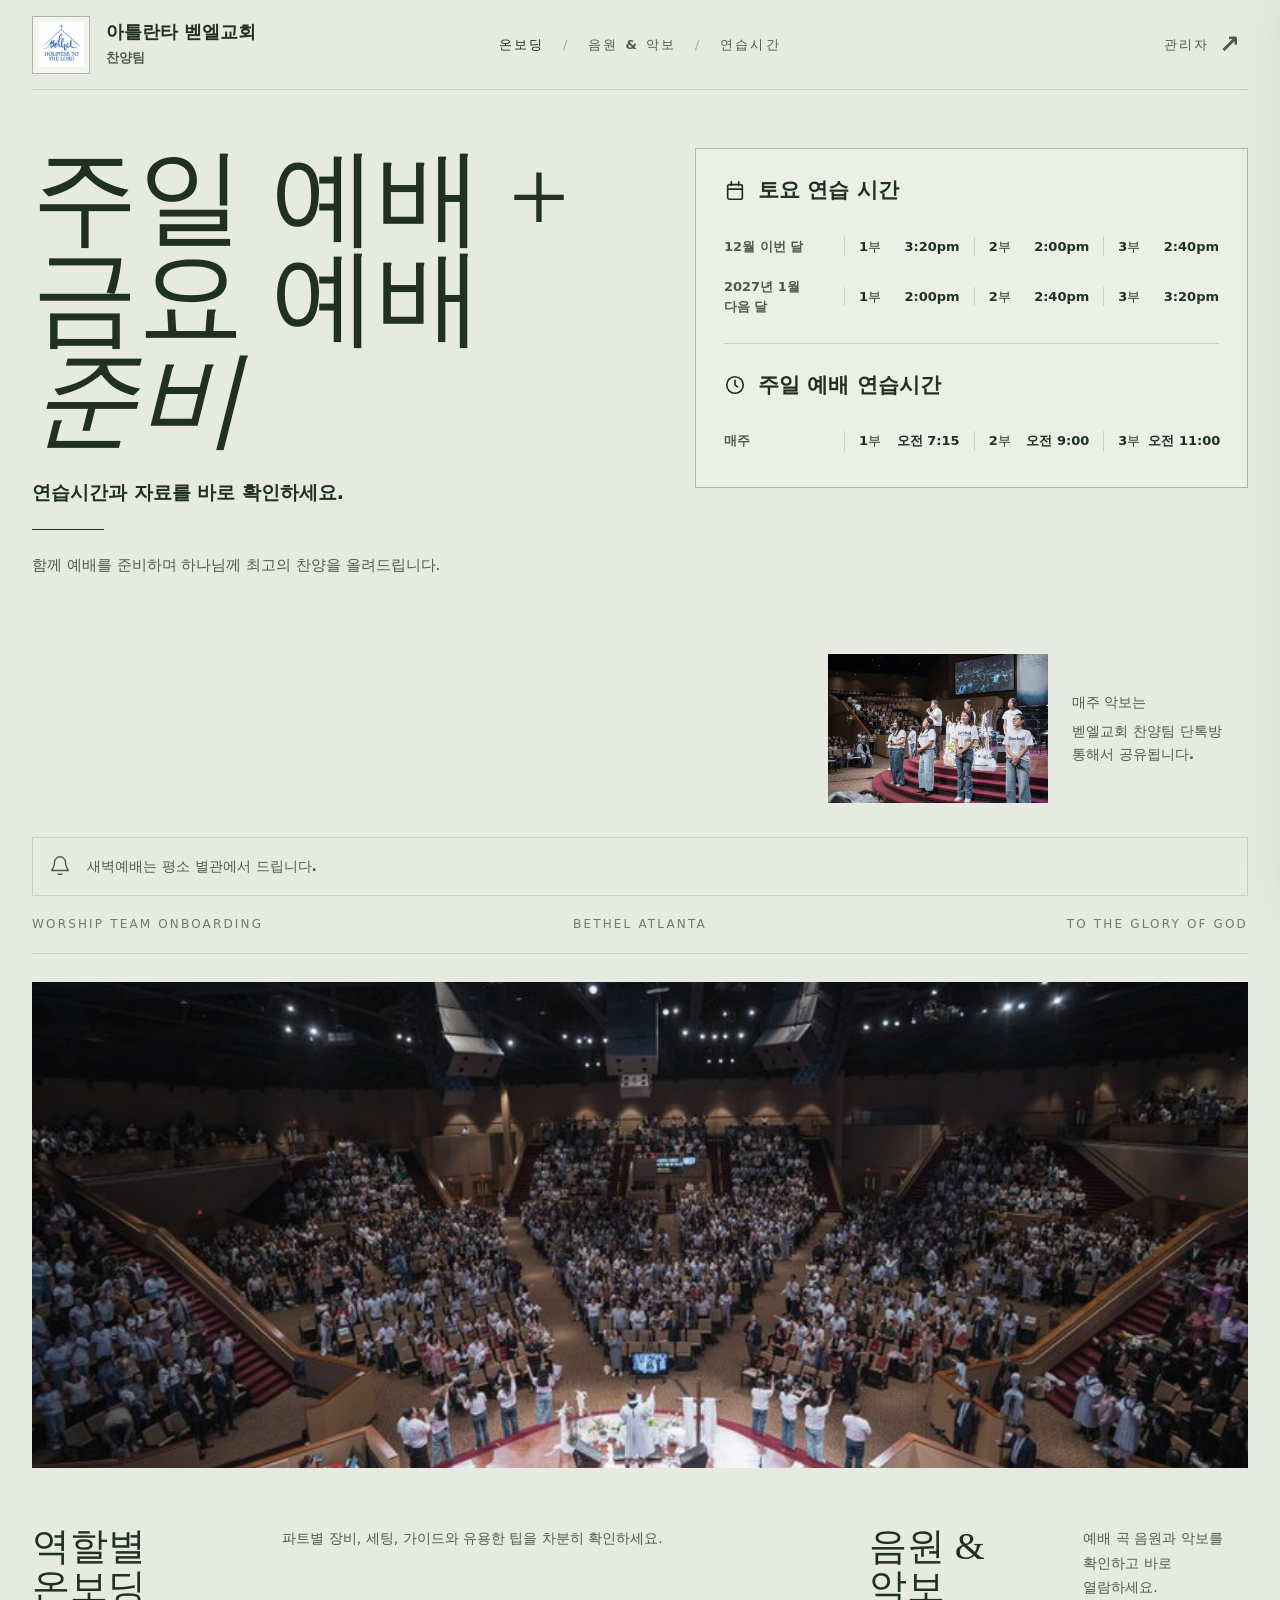
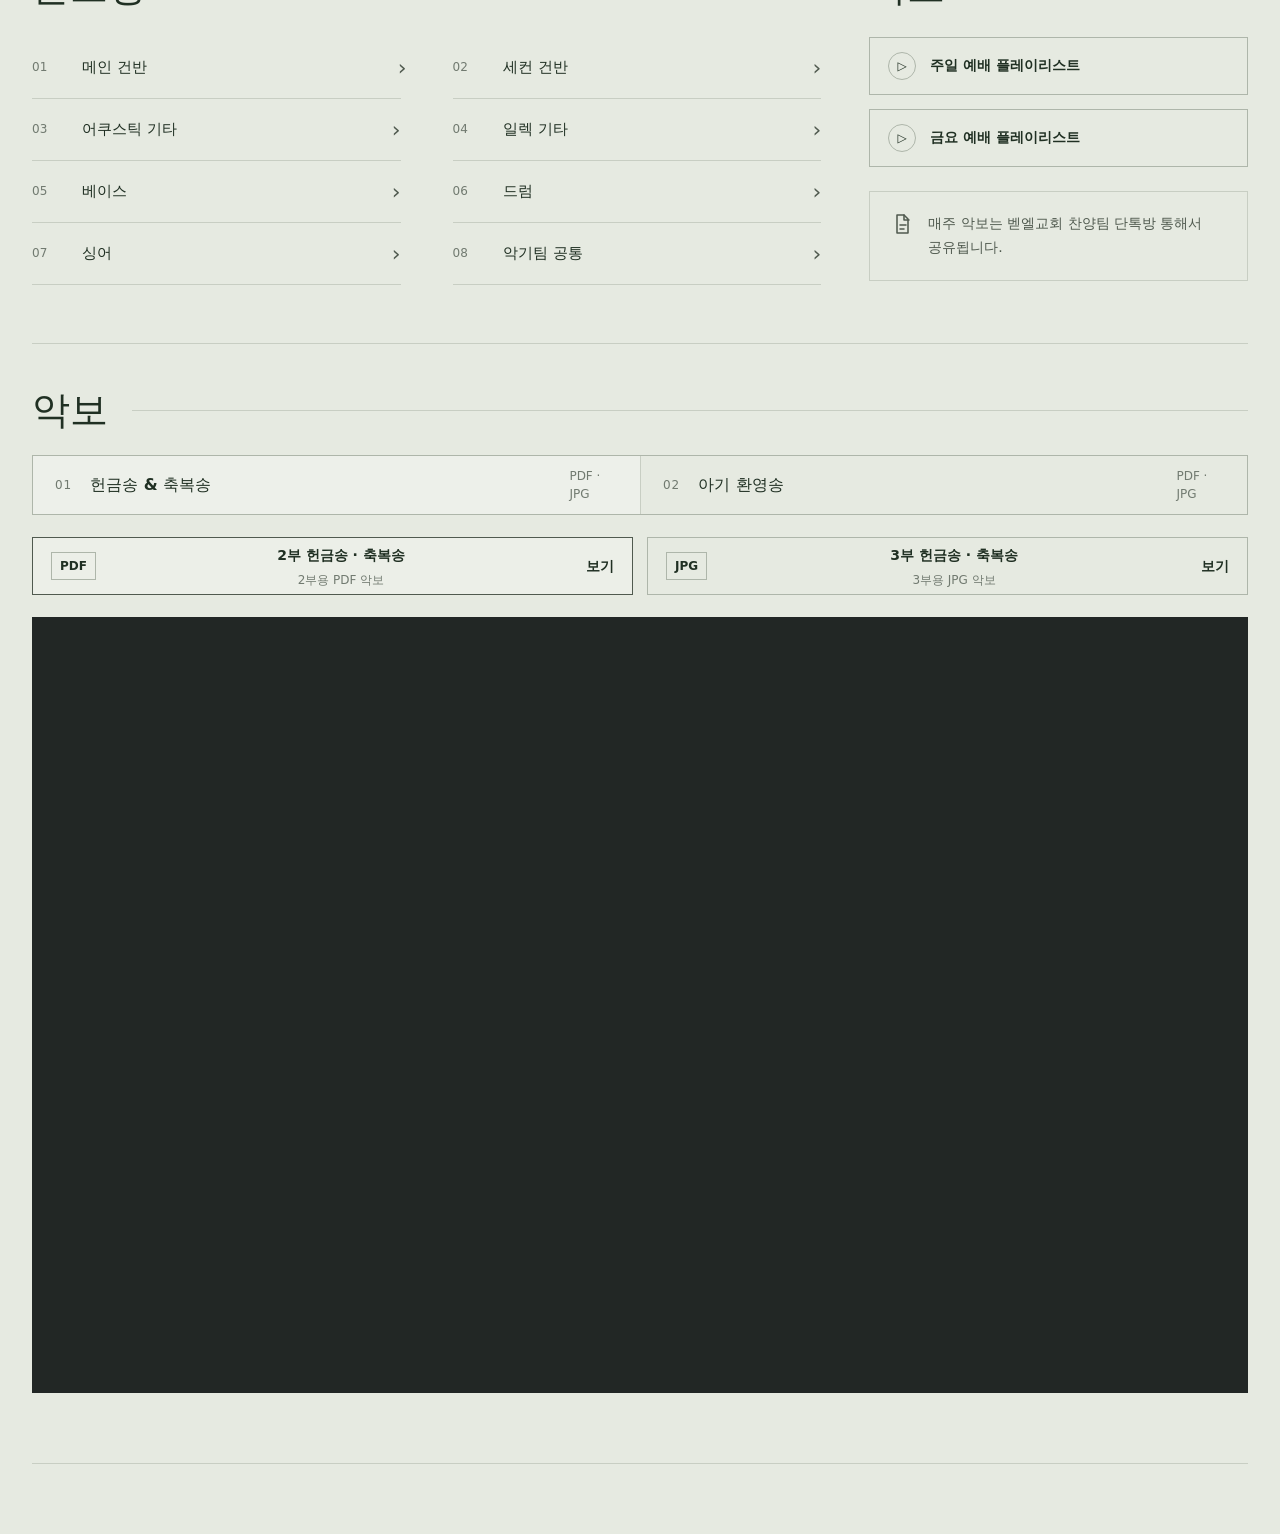
==== index.html @ 0779691a "Add front page church photos" ====
<!doctype html>
<html lang="ko">
  <head>
    <meta charset="utf-8">
    <meta name="viewport" content="width=device-width, initial-scale=1">
    <title>아틀란타 벧엘교회 찬양팀</title>
    <link rel="icon" href="assets/bethel-logo.jpeg">
    <link rel="stylesheet" href="styles.css?v=20260708-v2-front-photos">
  </head>
  <body class="app-body">
    <header class="vfc-header" aria-label="사이트 상단 메뉴">
      <a class="vfc-brand" href="index.html#practice" aria-label="아틀란타 벧엘교회 찬양팀 홈">
        <span class="vfc-logo-frame">
          <img class="brand-logo" src="assets/bethel-logo.jpeg" alt="Bethel Holiness to the Lord">
        </span>
        <span>
          <strong>아틀란타 벧엘교회</strong>
          <small>찬양팀</small>
        </span>
      </a>

      <nav class="vfc-nav" aria-label="주요 메뉴">
        <a class="is-active" href="#onboarding">온보딩</a>
        <span aria-hidden="true">/</span>
        <a href="#songbook">음원 &amp; 악보</a>
        <span aria-hidden="true">/</span>
        <a href="#practice">연습시간</a>
      </nav>

      <button class="admin-open-link" id="adminOpen" type="button">
        관리자
        <span aria-hidden="true">↗</span>
      </button>
    </header>

    <div class="app-shell">
      <section class="vfc-hero" id="practice" aria-labelledby="heroTitle">
        <div class="vfc-hero-copy">
          <h1 id="heroTitle">
            <span>주일 예배 +</span>
            <span>금요 예배</span>
            <strong>준비</strong>
          </h1>
          <p class="hero-subtitle">연습시간과 자료를 바로 확인하세요.</p>
          <span class="hero-rule" aria-hidden="true"></span>
          <p class="hero-copy-note">함께 예배를 준비하며 하나님께 최고의 찬양을 올려드립니다.</p>
        </div>

        <div class="vfc-schedule-board" aria-label="연습 시간">
          <div class="top-practice-times" id="topPracticeTimes" aria-label="이번 달과 다음 달 토요 연습 시간"></div>
          <section class="top-service-times" aria-labelledby="topServiceTimesTitle">
            <span class="top-service-heading" id="topServiceTimesTitle">주일 예배 연습시간</span>
            <div class="top-service-list service-times-list" id="sidebarServiceTimes"></div>
          </section>
        </div>

        <aside class="hero-resource-note" aria-label="악보 공유 안내">
          <figure>
            <img src="assets/bethel-praise-team-stage.jpg" alt="벧엘교회 찬양팀이 예배 무대에서 함께 서 있는 모습">
            <figcaption>
              <span>매주 악보는</span>
              <strong>벧엘교회 찬양팀 단톡방 통해서 공유됩니다.</strong>
            </figcaption>
          </figure>
        </aside>
      </section>

      <aside class="notice-strip" id="notices" aria-label="공지">
        <svg viewBox="0 0 24 24" aria-hidden="true">
          <path d="M18 8a6 6 0 1 0-12 0c0 7-3 7-3 9h18c0-2-3-2-3-9"></path>
          <path d="M10 21h4"></path>
        </svg>
        <p>새벽예배는 평소 별관에서 드립니다.</p>
      </aside>

      <div class="site-meta-row" aria-label="사이트 맥락">
        <span>Worship Team Onboarding</span>
        <span>Bethel Atlanta</span>
        <span>To the Glory of God</span>
      </div>

      <figure class="image-band">
        <img src="assets/bethel-sanctuary-gathering.jpg" alt="벧엘교회 본당에서 함께 예배드리는 성도들과 찬양팀">
      </figure>

      <section class="quick-panels" aria-label="빠른 자료">
        <section class="role-section" id="onboarding" aria-labelledby="onboardingTitle">
          <div class="section-heading">
            <h2 class="section-label" id="onboardingTitle">역할별 온보딩</h2>
            <p>파트별 장비, 세팅, 가이드와 유용한 팁을 차분히 확인하세요.</p>
          </div>
          <nav class="role-list" id="roleGrid" aria-label="파트별 온보딩"></nav>
        </section>

        <section class="songbook-panel" id="songbook" aria-labelledby="songbookTitle">
          <div class="section-heading">
            <h2 id="songbookTitle">음원 &amp; 악보</h2>
            <p>예배 곡 음원과 악보를 확인하고 바로 열람하세요.</p>
          </div>

          <nav class="playlist-strip" aria-label="예배 플레이리스트">
            <a class="playlist-link" href="https://www.youtube.com/playlist?list=PLl9hj6fNvw1Fi4PGkWwMiS6gyCDs3udoj" target="_blank" rel="noopener noreferrer" aria-label="주일 예배 플레이리스트 열기">
              <span class="play-icon" aria-hidden="true">▷</span>
              <strong>주일 예배 플레이리스트</strong>
            </a>
            <a class="playlist-link" href="https://www.youtube.com/playlist?list=PLl9hj6fNvw1G7-RC3SlAN1_Q0cqBYavot" target="_blank" rel="noopener noreferrer" aria-label="금요 예배 플레이리스트 열기">
              <span class="play-icon" aria-hidden="true">▷</span>
              <strong>금요 예배 플레이리스트</strong>
            </a>
          </nav>

          <aside class="songbook-notes" aria-label="안내">
            <svg viewBox="0 0 24 24" aria-hidden="true">
              <path d="M7 3h7l4 4v14H7V3z"></path>
              <path d="M14 3v5h5"></path>
              <path d="M10 13h6"></path>
              <path d="M10 17h4"></path>
            </svg>
            <p>매주 악보는 벧엘교회 찬양팀 단톡방 통해서 공유됩니다.</p>
          </aside>
        </section>
      </section>

      <main class="app-content dashboard-content" id="dashboard" aria-label="주일 예배와 금요 예배 준비">
        <section class="score-viewer-section" id="score-viewer" aria-labelledby="scoreViewerTitle">
          <div class="score-section-heading">
            <h2 id="scoreViewerTitle">악보</h2>
          </div>

          <section class="pdf-shell" aria-labelledby="currentSongTitle">
            <div class="pdf-toolbar">
              <span class="visually-hidden" id="currentSongTitle">헌금송 &amp; 축복송</span>
              <section class="song-strip" aria-label="예배 찬양곡 선택">
                <button class="song-tab is-active" type="button" data-song="offeringGreeting">
                  <span class="song-title-row">
                    <span class="song-title"><span class="number-badge teal">01</span><span data-song-title>헌금송 &amp; 축복송</span></span>
                    <span class="song-badge">PDF · JPG</span>
                  </span>
                </button>
                <button class="song-tab" type="button" data-song="special">
                  <span class="song-title-row">
                    <span class="song-title"><span class="number-badge">02</span><span data-song-title>아기 환영송</span></span>
                    <span class="song-badge">PDF · JPG</span>
                  </span>
                </button>
              </section>
            </div>
            <div class="song-resources" id="songResources" hidden></div>

            <div class="pdf-body">
              <div class="pdf-stage" id="pdfFrame">
                <div class="empty-pdf">
                  <div class="empty-sheet" aria-hidden="true">
                    <div class="empty-sheet-head">
                      <strong>헌금송 &amp; 축복송</strong>
                    </div>
                    <span class="staff-lines"></span>
                    <span class="staff-lines"></span>
                    <span class="staff-lines"></span>
                  </div>
                  <strong>아직 PDF가 없습니다</strong>
                  <p>관리자에서 이 곡의 악보를 업로드하세요.</p>
                </div>
              </div>
            </div>
          </section>
        </section>
      </main>
    </div>

    <div class="drawer-backdrop" id="drawerBackdrop" hidden></div>
    <aside class="admin-drawer" id="adminDrawer" aria-labelledby="adminTitle" aria-hidden="true">
      <div class="drawer-header">
        <div>
          <p class="section-label">관리자</p>
          <h2 id="adminTitle">사이트 내용 수정</h2>
        </div>
        <button class="icon-button" id="adminClose" type="button" aria-label="관리자 닫기">×</button>
      </div>

      <form class="admin-lock" id="adminLock">
        <label for="adminCode">관리자 코드</label>
        <div class="inline-form">
          <input id="adminCode" name="adminCode" type="password" autocomplete="current-password">
          <button type="submit">열기</button>
        </div>
        <p class="form-message" id="lockMessage" role="status"></p>
      </form>

      <form class="admin-form" id="adminForm" hidden>
        <div class="admin-tabs" role="tablist" aria-label="관리자 메뉴">
          <button class="is-active" type="button" data-admin-tab="songs">악보</button>
          <button type="button" data-admin-tab="practice">연습 시간</button>
          <button type="button" data-admin-tab="resources">리소스</button>
        </div>

        <section class="admin-panel is-active" data-admin-panel="songs">
          <label for="songSelect">곡</label>
          <select id="songSelect" name="songSelect"></select>

          <label for="songTitleInput">곡 제목</label>
          <input id="songTitleInput" name="songTitleInput" type="text">

          <label for="songSubtitleInput">설명</label>
          <input id="songSubtitleInput" name="songSubtitleInput" type="text">

          <label for="notesInput">메모</label>
          <textarea id="notesInput" name="notesInput" rows="7"></textarea>

          <label for="pdfInput">악보 PDF</label>
          <input id="pdfInput" name="pdfInput" type="file" accept="application/pdf">
          <p class="upload-preview" id="uploadPreview">선택된 새 PDF가 없습니다.</p>

          <div class="button-row">
            <button type="button" id="saveSong">곡 저장</button>
            <button class="secondary-button" type="button" id="clearPdf">PDF 지우기</button>
          </div>
          <p class="form-message neutral" id="songSaveMessage" role="status"></p>
        </section>

        <section class="admin-panel" data-admin-panel="practice" hidden>
          <label for="slotOne">1부 섬김자</label>
          <input id="slotOne" type="text">
          <label for="slotTwo">2부 섬김자</label>
          <input id="slotTwo" type="text">
          <label for="slotThree">3부 섬김자</label>
          <input id="slotThree" type="text">
          <label for="sundayInput">주일 안내</label>
          <textarea id="sundayInput" rows="3"></textarea>

          <div class="button-row">
            <button type="button" id="savePractice">연습 시간 저장</button>
            <button class="secondary-button" type="button" id="resetContent">초기화</button>
          </div>
          <p class="form-message neutral" id="practiceSaveMessage" role="status"></p>
        </section>

        <section class="admin-panel" data-admin-panel="resources" hidden>
          <div class="admin-info-card">
            <strong>공유 안내</strong>
            <span>악보는 사이트와 벧엘교회 찬양팀 카카오톡 단체방에 함께 공유해 주세요.</span>
          </div>
          <div class="admin-info-card">
            <strong>공통 리소스</strong>
            <span>Transpose 확장, Aviom 안내, 파트별 온보딩은 악기팀 공통 온보딩에서 확인할 수 있습니다.</span>
          </div>
        </section>
      </form>
    </aside>

    <script src="practice-schedule.js?v=20260708-rotating-practice"></script>
    <script src="onboarding-data.js?v=20260707-bass-clip"></script>
    <script src="script.js?v=20260708-v2-architecture"></script>
  </body>
</html>
---- styles.css ----
:root {
  color-scheme: light;
  --paper: #e6eae1;
  --paper-2: #edf0e9;
  --ink: #203023;
  --ink-soft: #505a4f;
  --muted: #717a70;
  --rule: #c8cec3;
  --rule-strong: #aeb6aa;
  --panel: rgba(255, 255, 255, 0.28);
  --panel-strong: rgba(255, 255, 255, 0.42);
  --danger: #9f3d35;
  --success: #2f6f4f;
  --shadow: 0 18px 48px rgba(32, 48, 35, 0.09);
  font-family: Inter, ui-sans-serif, system-ui, -apple-system, BlinkMacSystemFont, "Segoe UI", "Noto Sans KR", "Apple SD Gothic Neo", sans-serif;
}

* {
  box-sizing: border-box;
}

html {
  scroll-behavior: smooth;
}

body {
  margin: 0;
  min-height: 100vh;
  color: var(--ink);
  background: var(--paper);
  font-size: 16px;
  letter-spacing: 0;
  line-height: 1.5;
  overflow-x: hidden;
  word-break: keep-all;
}

button,
input,
select,
textarea {
  font: inherit;
}

button {
  cursor: pointer;
}

a {
  color: inherit;
  text-decoration: none;
}

img {
  max-width: 100%;
}

svg {
  display: block;
  fill: none;
  stroke: currentColor;
  stroke-linecap: round;
  stroke-linejoin: round;
  stroke-width: 1.55;
}

h1,
h2,
h3,
p {
  margin: 0;
  letter-spacing: 0;
  overflow-wrap: break-word;
}

button:focus-visible,
a:focus-visible,
input:focus-visible,
select:focus-visible,
textarea:focus-visible {
  outline: 2px solid rgba(32, 48, 35, 0.35);
  outline-offset: 3px;
}

[hidden] {
  display: none !important;
}

.visually-hidden {
  position: absolute;
  width: 1px;
  height: 1px;
  overflow: hidden;
  clip: rect(0 0 0 0);
  white-space: nowrap;
}

.brand-logo {
  display: block;
  width: 45px;
  height: 45px;
  object-fit: contain;
}

.vfc-header,
.app-shell,
.site-shell,
.role-page,
.site-footer {
  width: min(100% - 48px, 1216px);
  margin: 0 auto;
}

.vfc-header,
.topbar {
  display: grid;
  grid-template-columns: minmax(260px, 1fr) auto minmax(150px, 1fr);
  align-items: center;
  min-height: 90px;
  border-bottom: 1px solid var(--rule);
}

.topbar {
  width: 100%;
}

.vfc-brand,
.brand {
  display: flex;
  align-items: center;
  gap: 16px;
  min-width: 0;
}

.vfc-logo-frame,
.brand > img {
  display: grid;
  place-items: center;
  width: 58px;
  height: 58px;
  background: rgba(255, 255, 255, 0.5);
  border: 1px solid var(--rule-strong);
  box-shadow: 0 1px 0 rgba(255, 255, 255, 0.22);
}

.brand > img {
  padding: 6px;
  object-fit: contain;
}

.vfc-brand strong,
.vfc-brand small,
.brand strong,
.brand small {
  display: block;
}

.vfc-brand strong,
.brand strong {
  color: var(--ink);
  font-size: 18px;
  font-weight: 760;
  line-height: 1.1;
}

.vfc-brand small,
.brand small {
  margin-top: 6px;
  color: var(--ink-soft);
  font-size: 13px;
  font-weight: 650;
}

.vfc-nav,
.nav-links {
  display: flex;
  align-items: center;
  justify-content: center;
  gap: 18px;
  color: var(--ink-soft);
  font-size: 13px;
  font-weight: 560;
  letter-spacing: 0.18em;
  text-transform: uppercase;
  white-space: nowrap;
}

.vfc-nav span {
  color: var(--rule-strong);
}

.vfc-nav a,
.nav-links a,
.admin-open-link {
  transition: color 160ms ease;
}

.vfc-nav a:hover,
.vfc-nav a.is-active,
.nav-links a:hover,
.nav-links a.is-active,
.admin-open-link:hover {
  color: var(--ink);
}

.admin-open-link {
  display: inline-flex;
  justify-self: end;
  align-items: center;
  gap: 10px;
  color: var(--ink-soft);
  background: transparent;
  border: 0;
  cursor: pointer;
  font-size: 13px;
  font-weight: 560;
  letter-spacing: 0.16em;
}

.admin-open-link span {
  font-size: 25px;
  line-height: 1;
}

.app-shell {
  padding-bottom: 70px;
}

.vfc-hero {
  display: grid;
  grid-template-columns: minmax(0, 0.9fr) minmax(480px, 0.82fr);
  gap: 56px;
  align-items: start;
  min-height: 500px;
  padding: 58px 0 34px;
  border-bottom: 1px solid var(--rule);
}

.vfc-hero-copy h1 {
  margin: 0;
  color: var(--ink);
  font-family: Georgia, "Times New Roman", "Noto Serif KR", "AppleMyungjo", serif;
  font-size: clamp(66px, 8.3vw, 128px);
  font-weight: 420;
  line-height: 0.94;
  letter-spacing: 0;
}

.vfc-hero-copy h1 span,
.vfc-hero-copy h1 strong {
  display: block;
  font: inherit;
}

.vfc-hero-copy h1 strong {
  font-style: italic;
  font-weight: 380;
  margin-top: clamp(2px, 0.025em, 5px);
}

.hero-subtitle {
  margin-top: 28px;
  color: var(--ink);
  font-size: 19px;
  font-weight: 680;
}

.hero-rule {
  display: block;
  width: 72px;
  height: 1px;
  margin: 22px 0;
  background: var(--ink);
}

.hero-copy-note {
  max-width: 420px;
  color: var(--ink-soft);
  font-size: 15px;
  font-weight: 520;
  line-height: 1.75;
}

.vfc-schedule-board {
  padding: 26px 28px;
  background: rgba(255, 255, 255, 0.24);
  border: 1px solid var(--rule-strong);
}

.top-practice-times,
.top-service-times {
  display: grid;
  gap: 20px;
}

.top-service-times {
  margin-top: 26px;
  padding-top: 26px;
  border-top: 1px solid var(--rule);
}

.top-practice-heading,
.top-service-heading {
  display: flex;
  align-items: center;
  gap: 12px;
  color: var(--ink);
  font-size: 21px;
  font-weight: 760;
}

.top-practice-heading::before,
.top-service-heading::before {
  content: "";
  flex: 0 0 auto;
  width: 22px;
  height: 22px;
  background: currentColor;
  -webkit-mask: var(--schedule-heading-icon) center / contain no-repeat;
  mask: var(--schedule-heading-icon) center / contain no-repeat;
}

.top-practice-heading {
  --schedule-heading-icon: url("data:image/svg+xml,%3Csvg xmlns='http://www.w3.org/2000/svg' viewBox='0 0 24 24' fill='none' stroke='black' stroke-width='1.8' stroke-linecap='round' stroke-linejoin='round'%3E%3Cpath d='M8 2v4'/%3E%3Cpath d='M16 2v4'/%3E%3Crect x='4' y='5' width='16' height='16' rx='2'/%3E%3Cpath d='M4 10h16'/%3E%3C/svg%3E");
}

.top-service-heading {
  --schedule-heading-icon: url("data:image/svg+xml,%3Csvg xmlns='http://www.w3.org/2000/svg' viewBox='0 0 24 24' fill='none' stroke='black' stroke-width='1.8' stroke-linecap='round' stroke-linejoin='round'%3E%3Ccircle cx='12' cy='12' r='9'/%3E%3Cpath d='M12 7v5l3 2'/%3E%3C/svg%3E");
}

.top-practice-months {
  display: grid;
  gap: 10px;
}

.practice-month-group,
.service-time-row {
  display: grid;
  grid-template-columns: 106px repeat(3, minmax(104px, 1fr));
  gap: 14px;
  align-items: center;
  min-height: 40px;
  color: var(--ink-soft);
  font-size: 13px;
  font-weight: 620;
}

.practice-time-chip,
.service-time-chip {
  display: flex;
  gap: 8px;
  justify-content: space-between;
  padding-left: 14px;
  border-left: 1px solid var(--rule);
  color: var(--ink);
  font-weight: 560;
  white-space: nowrap;
}

.practice-time-chip strong,
.service-time-chip strong {
  font-weight: 740;
}

.hero-resource-note {
  grid-column: 2;
  max-width: 420px;
  margin-left: auto;
}

.hero-resource-note figure {
  display: grid;
  grid-template-columns: minmax(170px, 220px) minmax(150px, 1fr);
  gap: 24px;
  align-items: center;
  margin: 20px 0 0;
}

.hero-resource-note img {
  display: block;
  width: 100%;
  aspect-ratio: 1.48;
  object-fit: cover;
  filter: saturate(0.78);
}

.hero-resource-note figcaption {
  color: var(--ink-soft);
  font-size: 14px;
  line-height: 1.65;
}

.hero-resource-note figcaption span,
.hero-resource-note figcaption strong {
  display: block;
}

.hero-resource-note figcaption strong {
  margin-top: 6px;
  font-weight: 560;
}

.notice-strip,
.site-meta-row {
  display: grid;
  align-items: center;
  min-height: 58px;
  border-bottom: 1px solid var(--rule);
}

.notice-strip {
  grid-template-columns: auto 1fr;
  gap: 16px;
  padding: 0 16px;
  border-left: 1px solid var(--rule);
  border-right: 1px solid var(--rule);
}

.notice-strip svg {
  width: 22px;
  height: 22px;
  color: var(--ink-soft);
}

.notice-strip p {
  color: var(--ink-soft);
  font-size: 14px;
  font-weight: 560;
}

.site-meta-row {
  grid-template-columns: repeat(3, 1fr);
  color: var(--muted);
  font-size: 12px;
  font-weight: 540;
  letter-spacing: 0.18em;
  text-transform: uppercase;
}

.site-meta-row span:nth-child(2) {
  text-align: center;
}

.site-meta-row span:last-child {
  text-align: right;
}

.image-band {
  margin: 28px 0 0;
}

.image-band img {
  display: block;
  width: 100%;
  height: clamp(320px, 38vw, 520px);
  object-fit: cover;
  filter: saturate(0.86) contrast(0.96);
}

.quick-panels,
.score-viewer-section {
  border-bottom: 1px solid var(--rule);
}

.quick-panels {
  display: grid;
  grid-template-columns: minmax(0, 1fr) minmax(300px, 0.48fr);
  gap: 48px;
  padding: 58px 0;
}

.section-heading {
  display: grid;
  grid-template-columns: minmax(190px, 0.42fr) 1fr;
  gap: 24px;
  align-items: start;
  margin-bottom: 28px;
}

.section-heading h2,
.score-section-heading h2 {
  color: var(--ink);
  font-family: Georgia, "Times New Roman", "Noto Serif KR", "AppleMyungjo", serif;
  font-size: clamp(28px, 3vw, 42px);
  font-weight: 430;
  line-height: 1.08;
}

.section-heading p {
  color: var(--ink-soft);
  font-size: 14px;
  font-weight: 520;
  line-height: 1.75;
}

.role-list {
  display: grid;
  grid-template-columns: repeat(2, minmax(0, 1fr));
  gap: 0 52px;
}

.role-row {
  display: grid;
  grid-template-columns: 34px 1fr auto;
  gap: 16px;
  align-items: center;
  min-height: 62px;
  padding: 0;
  background: transparent;
  border: 0;
  border-bottom: 1px solid var(--rule);
  color: var(--ink);
  cursor: pointer;
  text-align: left;
}

.role-icon {
  color: var(--muted);
  font-size: 12px;
}

.role-icon svg {
  display: none;
}

.role-list .role-row:nth-child(1) .role-icon::after { content: "01"; }
.role-list .role-row:nth-child(2) .role-icon::after { content: "02"; }
.role-list .role-row:nth-child(3) .role-icon::after { content: "03"; }
.role-list .role-row:nth-child(4) .role-icon::after { content: "04"; }
.role-list .role-row:nth-child(5) .role-icon::after { content: "05"; }
.role-list .role-row:nth-child(6) .role-icon::after { content: "06"; }
.role-list .role-row:nth-child(7) .role-icon::after { content: "07"; }
.role-list .role-row:nth-child(8) .role-icon::after { content: "08"; }

.role-copy strong {
  color: var(--ink);
  font-size: 15px;
  font-weight: 560;
}

.chev {
  color: var(--ink-soft);
  font-size: 22px;
  transform: rotate(0deg);
  transition: transform 180ms ease;
}

.role-row:hover .chev,
.role-row.is-active .chev {
  transform: translateX(6px);
}

.playlist-strip,
.song-resource-list {
  display: grid;
  gap: 14px;
}

.playlist-link,
.song-resource-card,
.reference-link-card {
  display: grid;
  grid-template-columns: auto 1fr auto;
  gap: 14px;
  align-items: center;
  min-height: 58px;
  padding: 0 18px;
  background: transparent;
  border: 1px solid var(--rule-strong);
  color: var(--ink);
  transition: background 160ms ease, border-color 160ms ease;
}

.playlist-link:hover,
.song-resource-card:hover,
.song-resource-card.is-active,
.reference-link-card:hover {
  background: rgba(255, 255, 255, 0.24);
  border-color: var(--ink-soft);
}

.play-icon,
.song-resource-type {
  display: grid;
  place-items: center;
  min-width: 28px;
  height: 28px;
  border: 1px solid var(--rule-strong);
  border-radius: 999px;
  color: var(--ink);
  font-size: 12px;
}

.song-resource-type {
  padding: 0 8px;
  border-radius: 0;
  font-weight: 660;
}

.playlist-link strong,
.song-resource-copy strong,
.song-resource-action {
  font-size: 14px;
  font-weight: 620;
}

.song-resource-copy span {
  display: block;
  margin-top: 4px;
  color: var(--muted);
  font-size: 12px;
}

.songbook-notes,
.resource-note {
  display: grid;
  grid-template-columns: auto 1fr;
  gap: 14px;
  align-items: start;
  margin-top: 24px;
  padding: 20px;
  border: 1px solid var(--rule);
}

.songbook-notes svg,
.resource-note svg {
  width: 24px;
  height: 24px;
  color: var(--ink-soft);
}

.songbook-notes p,
.resource-note p {
  color: var(--ink-soft);
  font-size: 14px;
  line-height: 1.7;
}

.score-viewer-section {
  padding: 46px 0 70px;
}

.score-section-heading {
  display: grid;
  grid-template-columns: auto 1fr;
  gap: 24px;
  align-items: center;
  margin-bottom: 24px;
}

.score-section-heading::after {
  content: "";
  height: 1px;
  background: var(--rule);
}

.song-strip {
  display: grid;
  grid-template-columns: repeat(2, minmax(0, 1fr));
  border: 1px solid var(--rule-strong);
}

.song-tab {
  display: flex;
  align-items: center;
  min-height: 58px;
  padding: 0 22px;
  background: transparent;
  border: 0;
  color: var(--ink);
  text-align: left;
}

.song-tab + .song-tab {
  border-left: 1px solid var(--rule);
}

.song-tab.is-active {
  background: rgba(255, 255, 255, 0.28);
}

.song-title-row,
.song-title {
  display: flex;
  align-items: center;
  gap: 16px;
  width: 100%;
}

.song-title {
  gap: 18px;
}

.number-badge {
  color: var(--muted);
  font-size: 12px;
  letter-spacing: 0.08em;
}

.song-title [data-song-title] {
  font-weight: 560;
}

.song-badge {
  margin-left: auto;
  color: var(--muted);
  font-size: 12px;
}

.song-resources {
  margin: 22px 0;
}

.song-resource-list {
  grid-template-columns: repeat(2, minmax(0, 1fr));
}

.pdf-body {
  overflow: hidden;
  background: #222725;
  border: 1px solid #222725;
}

.pdf-stage {
  min-height: 760px;
  background: #222725;
}

.pdf-stage iframe,
.resource-preview-image {
  display: block;
  width: 100%;
  height: clamp(760px, 86vh, 920px);
  min-height: 760px;
  border: 0;
  background: #222725;
}

.resource-preview-image {
  object-fit: contain;
  padding: 32px;
}

.empty-pdf {
  display: grid;
  place-items: center;
  gap: 14px;
  min-height: 420px;
  color: #f6f3ec;
  text-align: center;
}

.empty-sheet {
  width: 160px;
  min-height: 210px;
  padding: 18px;
  color: #111;
  background: #fff;
}

.staff-lines {
  display: block;
  height: 1px;
  margin: 18px 0;
  background: #111;
  box-shadow: 0 7px 0 #111, 0 14px 0 #111, 0 21px 0 #111;
}

.empty-pdf > strong {
  font-size: 20px;
}

.empty-pdf p {
  color: rgba(246, 243, 236, 0.72);
}

.drawer-backdrop {
  position: fixed;
  inset: 0;
  z-index: 50;
  background: rgba(32, 48, 35, 0.36);
}

.admin-drawer {
  position: fixed;
  top: 0;
  right: 0;
  z-index: 60;
  width: min(100%, 440px);
  height: 100vh;
  overflow-y: auto;
  padding: 28px;
  transform: translateX(110%);
  transition: transform 180ms ease;
  background: var(--paper-2);
  border-left: 1px solid var(--rule-strong);
  box-shadow: -24px 0 52px rgba(32, 48, 35, 0.16);
}

.admin-drawer.is-open {
  transform: translateX(0);
}

.drawer-header {
  display: flex;
  align-items: flex-start;
  justify-content: space-between;
  gap: 18px;
  margin-bottom: 28px;
}

.drawer-header .section-label {
  margin-bottom: 8px;
  color: var(--muted);
  font-size: 11px;
  letter-spacing: 0.18em;
  text-transform: uppercase;
}

.drawer-header h2 {
  font-family: Georgia, "Times New Roman", "Noto Serif KR", "AppleMyungjo", serif;
  font-size: 32px;
  font-weight: 430;
}

.icon-button {
  width: 38px;
  height: 38px;
  background: transparent;
  border: 1px solid var(--rule);
  color: var(--ink);
  font-size: 22px;
}

.admin-lock,
.admin-form,
.admin-panel {
  display: grid;
  gap: 14px;
}

.admin-lock label,
.admin-form label {
  color: var(--ink);
  font-size: 13px;
  font-weight: 640;
}

.admin-lock input,
.admin-form input,
.admin-form select,
.admin-form textarea {
  width: 100%;
  min-height: 42px;
  padding: 10px 12px;
  color: var(--ink);
  background: rgba(255, 255, 255, 0.38);
  border: 1px solid var(--rule);
  border-radius: 0;
}

.inline-form {
  display: grid;
  grid-template-columns: 1fr auto;
  gap: 10px;
}

.inline-form button,
.button-row button {
  min-height: 42px;
  padding: 0 16px;
  color: var(--paper);
  background: var(--ink);
  border: 1px solid var(--ink);
}

.button-row {
  display: flex;
  flex-wrap: wrap;
  gap: 10px;
}

.button-row .secondary-button {
  color: var(--ink);
  background: transparent;
  border-color: var(--rule-strong);
}

.admin-tabs {
  display: grid;
  grid-template-columns: repeat(3, 1fr);
  border: 1px solid var(--rule);
}

.admin-tabs button {
  min-height: 42px;
  background: transparent;
  border: 0;
  color: var(--ink);
  font-size: 13px;
  font-weight: 560;
}

.admin-tabs button + button {
  border-left: 1px solid var(--rule);
}

.admin-tabs button.is-active {
  background: rgba(255, 255, 255, 0.34);
}

.form-message,
.upload-preview {
  min-height: 20px;
  color: var(--muted);
  font-size: 13px;
}

.admin-info-card {
  display: grid;
  gap: 8px;
  padding: 16px;
  border: 1px solid var(--rule);
}

/* Role subpages */
.role-page {
  padding-bottom: 70px;
}

.role-hero {
  padding: 58px 0 48px;
  border-bottom: 1px solid var(--rule);
}

.back-link {
  display: inline-flex;
  margin-bottom: 34px;
  color: var(--ink-soft);
  font-size: 13px;
  letter-spacing: 0.16em;
  text-transform: uppercase;
}

.role-hero h1 {
  max-width: 900px;
  color: var(--ink);
  font-family: Georgia, "Times New Roman", "Noto Serif KR", "AppleMyungjo", serif;
  font-size: clamp(58px, 8vw, 118px);
  font-weight: 420;
  line-height: 0.95;
}

.lede {
  max-width: 680px;
  margin-top: 28px;
  color: var(--ink-soft);
  font-size: 18px;
  font-weight: 520;
  line-height: 1.75;
}

.role-layout {
  display: grid;
  grid-template-columns: 280px minmax(0, 1fr);
  gap: 54px;
  padding: 54px 0;
}

.role-sidebar {
  align-self: start;
  position: sticky;
  top: 24px;
}

.role-sidebar h2 {
  margin-bottom: 16px;
  color: var(--muted);
  font-size: 12px;
  font-weight: 560;
  letter-spacing: 0.18em;
  text-transform: uppercase;
}

#roleNav {
  display: grid;
  border-top: 1px solid var(--rule);
}

#roleNav a {
  display: grid;
  gap: 3px;
  padding: 15px 0;
  border-bottom: 1px solid var(--rule);
}

#roleNav a span {
  color: var(--ink);
  font-size: 14px;
  font-weight: 620;
}

#roleNav a small {
  color: var(--muted);
  font-size: 12px;
}

#roleNav a.is-active span {
  font-weight: 800;
}

.role-content {
  display: grid;
  gap: 22px;
}

.detail-card {
  padding: 26px;
  background: rgba(255, 255, 255, 0.28);
  border: 1px solid var(--rule);
}

.practice-label {
  display: block;
  margin-bottom: 14px;
  color: var(--muted);
  font-size: 11px;
  font-weight: 620;
  letter-spacing: 0.18em;
  text-transform: uppercase;
}

.detail-card h2 {
  margin-bottom: 18px;
  font-family: Georgia, "Times New Roman", "Noto Serif KR", "AppleMyungjo", serif;
  font-size: 34px;
  font-weight: 430;
}

.detail-card ol,
.detail-card ul {
  margin: 0;
  padding-left: 22px;
}

.detail-card li {
  color: var(--ink-soft);
  line-height: 1.78;
}

.detail-card li + li {
  margin-top: 8px;
}

.reference-media-grid {
  display: grid;
  grid-template-columns: minmax(220px, 0.72fr) minmax(0, 1fr);
  gap: 28px;
}

.reference-photo {
  margin: 0;
}

.reference-photo img {
  display: block;
  width: 100%;
  border: 1px solid var(--rule);
}

.reference-photo figcaption,
.reference-note {
  margin-top: 12px;
  color: var(--ink-soft);
  font-size: 14px;
  line-height: 1.7;
}

.reference-table-wrap {
  overflow-x: auto;
}

.reference-table {
  width: 100%;
  border-collapse: collapse;
  font-size: 14px;
}

.reference-table th,
.reference-table td {
  padding: 12px;
  border: 1px solid var(--rule);
  text-align: left;
  vertical-align: top;
}

.reference-table th {
  color: var(--ink);
  font-weight: 760;
}

.reference-links {
  display: grid;
  gap: 12px;
  margin-top: 18px;
}

.reference-link-card {
  grid-template-columns: 1fr;
  min-height: 74px;
}

.checklist li::marker {
  color: var(--success);
}

@media (max-width: 1040px) {
  .vfc-header,
  .topbar {
    grid-template-columns: 1fr auto;
    gap: 18px;
  }

  .vfc-nav,
  .nav-links {
    grid-column: 1 / -1;
    grid-row: 2;
    justify-self: start;
    padding-bottom: 18px;
  }

  .vfc-hero,
  .quick-panels,
  .role-layout {
    grid-template-columns: 1fr;
    gap: 34px;
  }

  .hero-resource-note {
    grid-column: auto;
    max-width: none;
    margin-left: 0;
  }

  .role-sidebar {
    position: static;
  }
}

@media (max-width: 760px) {
  .vfc-header,
  .app-shell,
  .site-shell,
  .role-page,
  .site-footer {
    width: min(100% - 28px, 1216px);
  }

  .vfc-header,
  .topbar {
    min-height: 82px;
  }

  .brand-logo {
    width: 42px;
    height: 42px;
  }

  .vfc-brand strong,
  .brand strong {
    font-size: 16px;
  }

  .vfc-nav,
  .nav-links {
    gap: 10px;
    overflow-x: auto;
    width: 100%;
    font-size: 11px;
    letter-spacing: 0.12em;
  }

  .admin-open-link {
    font-size: 11px;
  }

  .vfc-hero {
    min-height: 0;
    padding: 46px 0 30px;
  }

  .vfc-hero-copy h1 {
    font-size: clamp(48px, 16vw, 72px);
  }

  .vfc-schedule-board {
    padding: 18px;
  }

  .practice-month-group,
  .service-time-row {
    grid-template-columns: 1fr;
    gap: 8px;
    padding: 12px 0;
  }

  .practice-month-group + .practice-month-group {
    border-top: 1px solid var(--rule);
  }

  .practice-time-chip,
  .service-time-chip {
    justify-content: space-between;
    padding-left: 0;
    border-left: 0;
  }

  .hero-resource-note figure,
  .section-heading,
  .role-list,
  .song-resource-list,
  .song-strip,
  .reference-media-grid {
    grid-template-columns: 1fr;
  }

  .notice-strip {
    padding: 12px;
  }

  .site-meta-row {
    grid-template-columns: 1fr;
    gap: 8px;
    padding: 12px 0;
  }

  .site-meta-row span,
  .site-meta-row span:nth-child(2),
  .site-meta-row span:last-child {
    text-align: left;
  }

  .image-band img {
    height: 310px;
  }

  .quick-panels,
  .score-viewer-section,
  .role-layout {
    padding: 38px 0;
  }

  .song-tab + .song-tab {
    border-top: 1px solid var(--rule);
    border-left: 0;
  }

  .pdf-stage,
  .pdf-stage iframe,
  .resource-preview-image {
    height: clamp(600px, 82vh, 760px);
    min-height: 600px;
  }

  .role-hero h1 {
    font-size: clamp(48px, 16vw, 76px);
  }

  .detail-card {
    padding: 20px;
  }
}
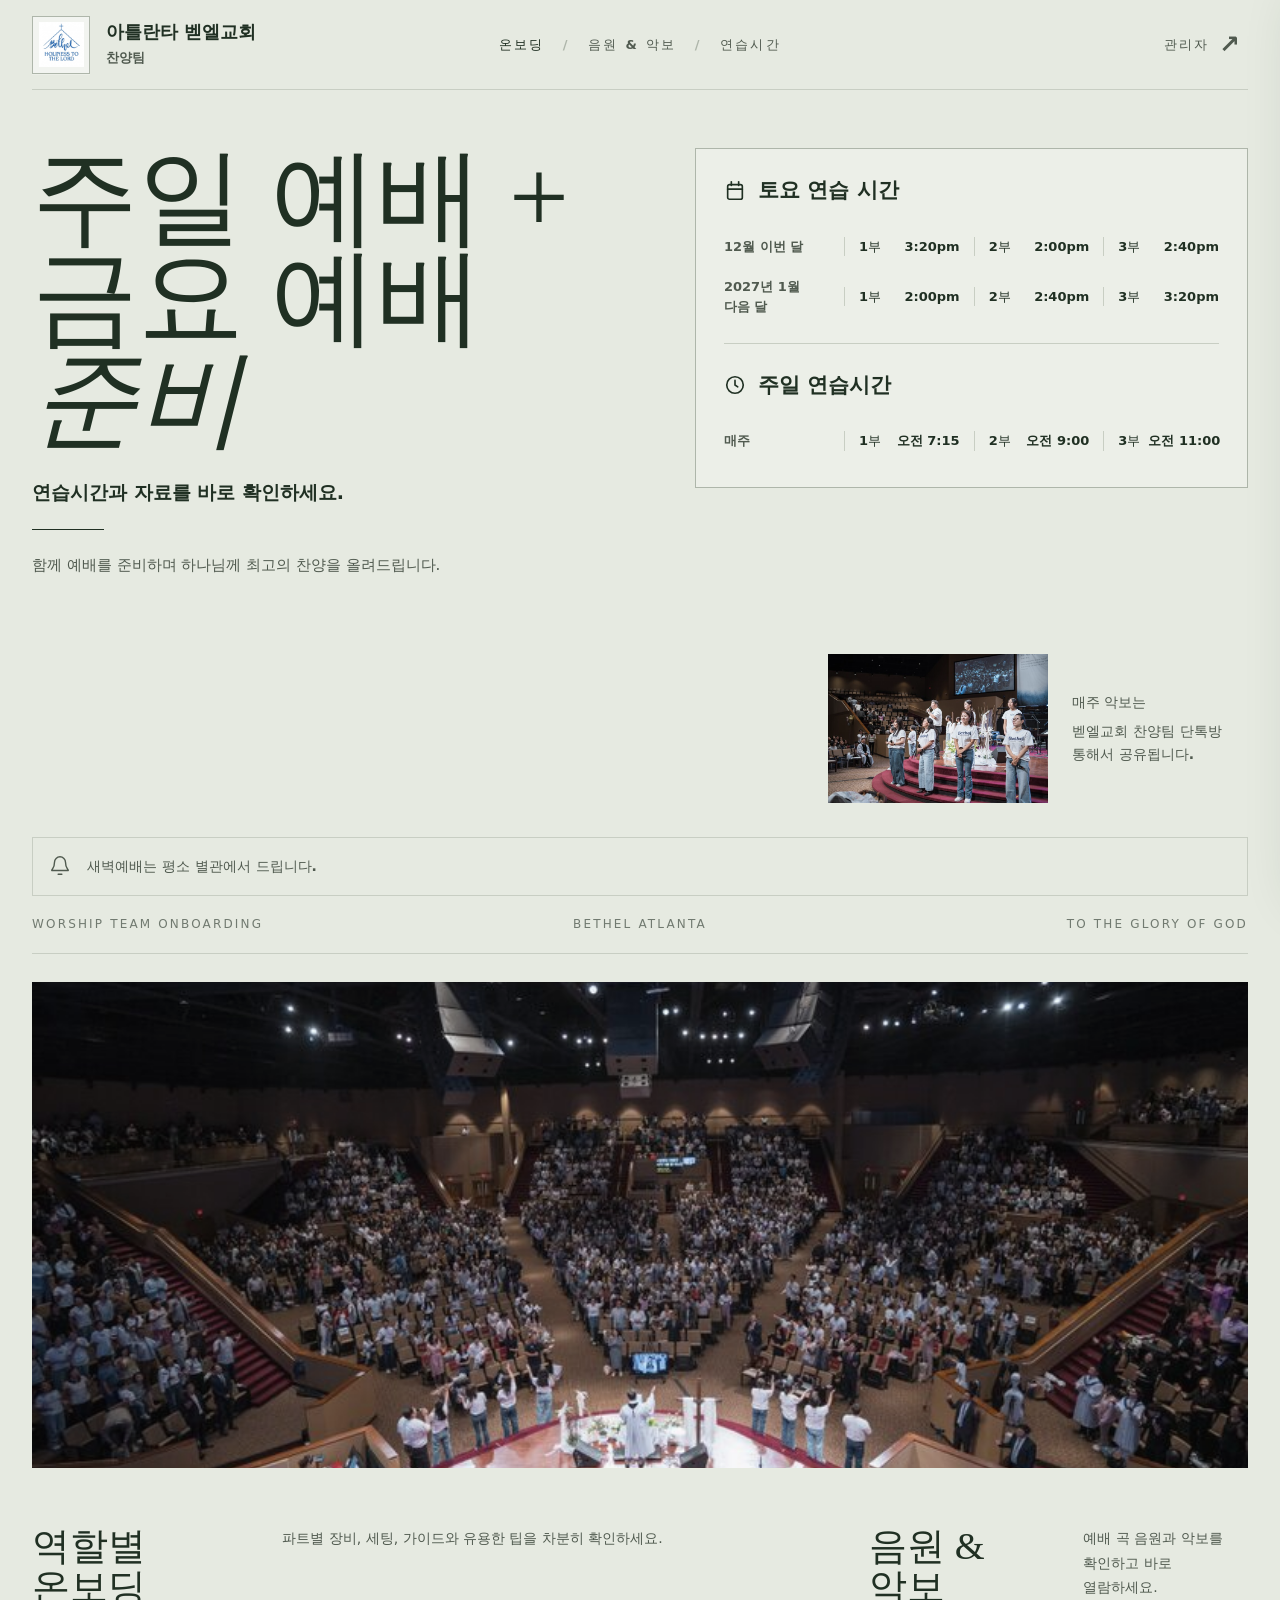
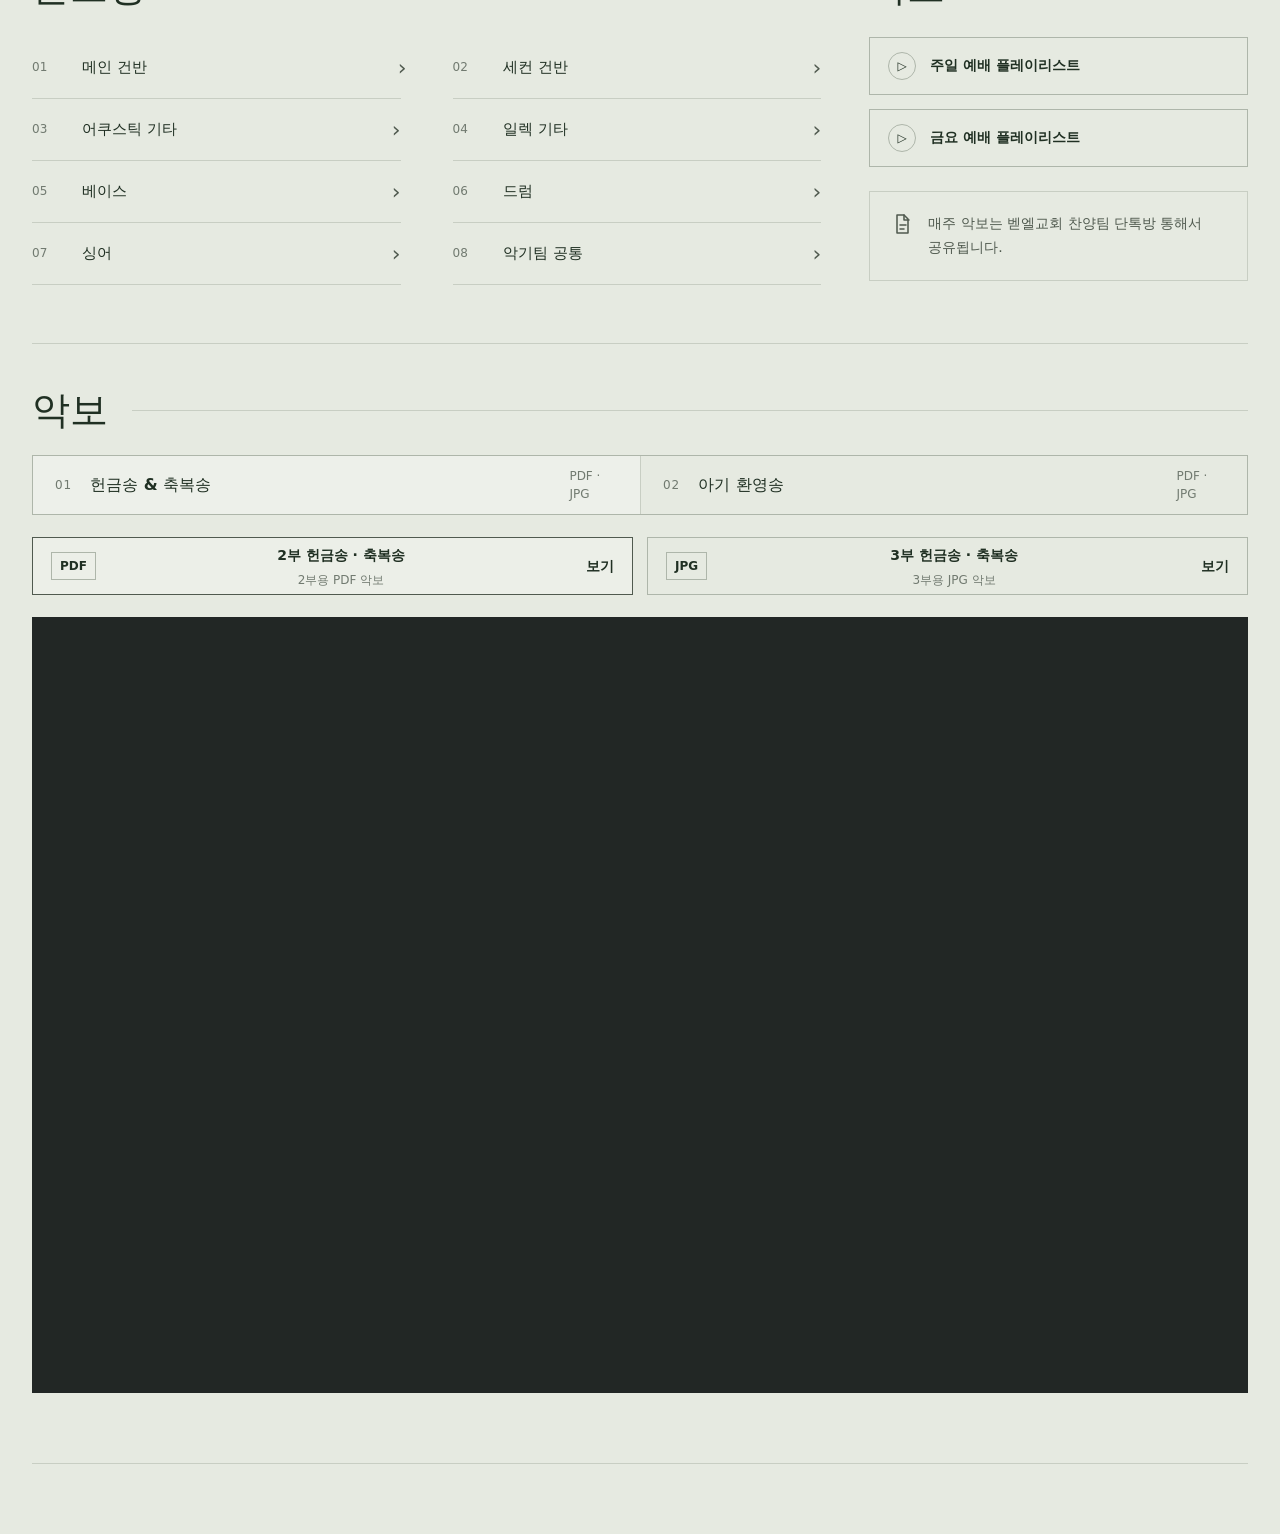
==== commit aeac207f: "Shorten Sunday practice heading" ====
--- a/index.html
+++ b/index.html
@@ -49,7 +49,7 @@
         <div class="vfc-schedule-board" aria-label="연습 시간">
           <div class="top-practice-times" id="topPracticeTimes" aria-label="이번 달과 다음 달 토요 연습 시간"></div>
           <section class="top-service-times" aria-labelledby="topServiceTimesTitle">
-            <span class="top-service-heading" id="topServiceTimesTitle">주일 예배 연습시간</span>
+            <span class="top-service-heading" id="topServiceTimesTitle">주일 연습시간</span>
             <div class="top-service-list service-times-list" id="sidebarServiceTimes"></div>
           </section>
         </div>
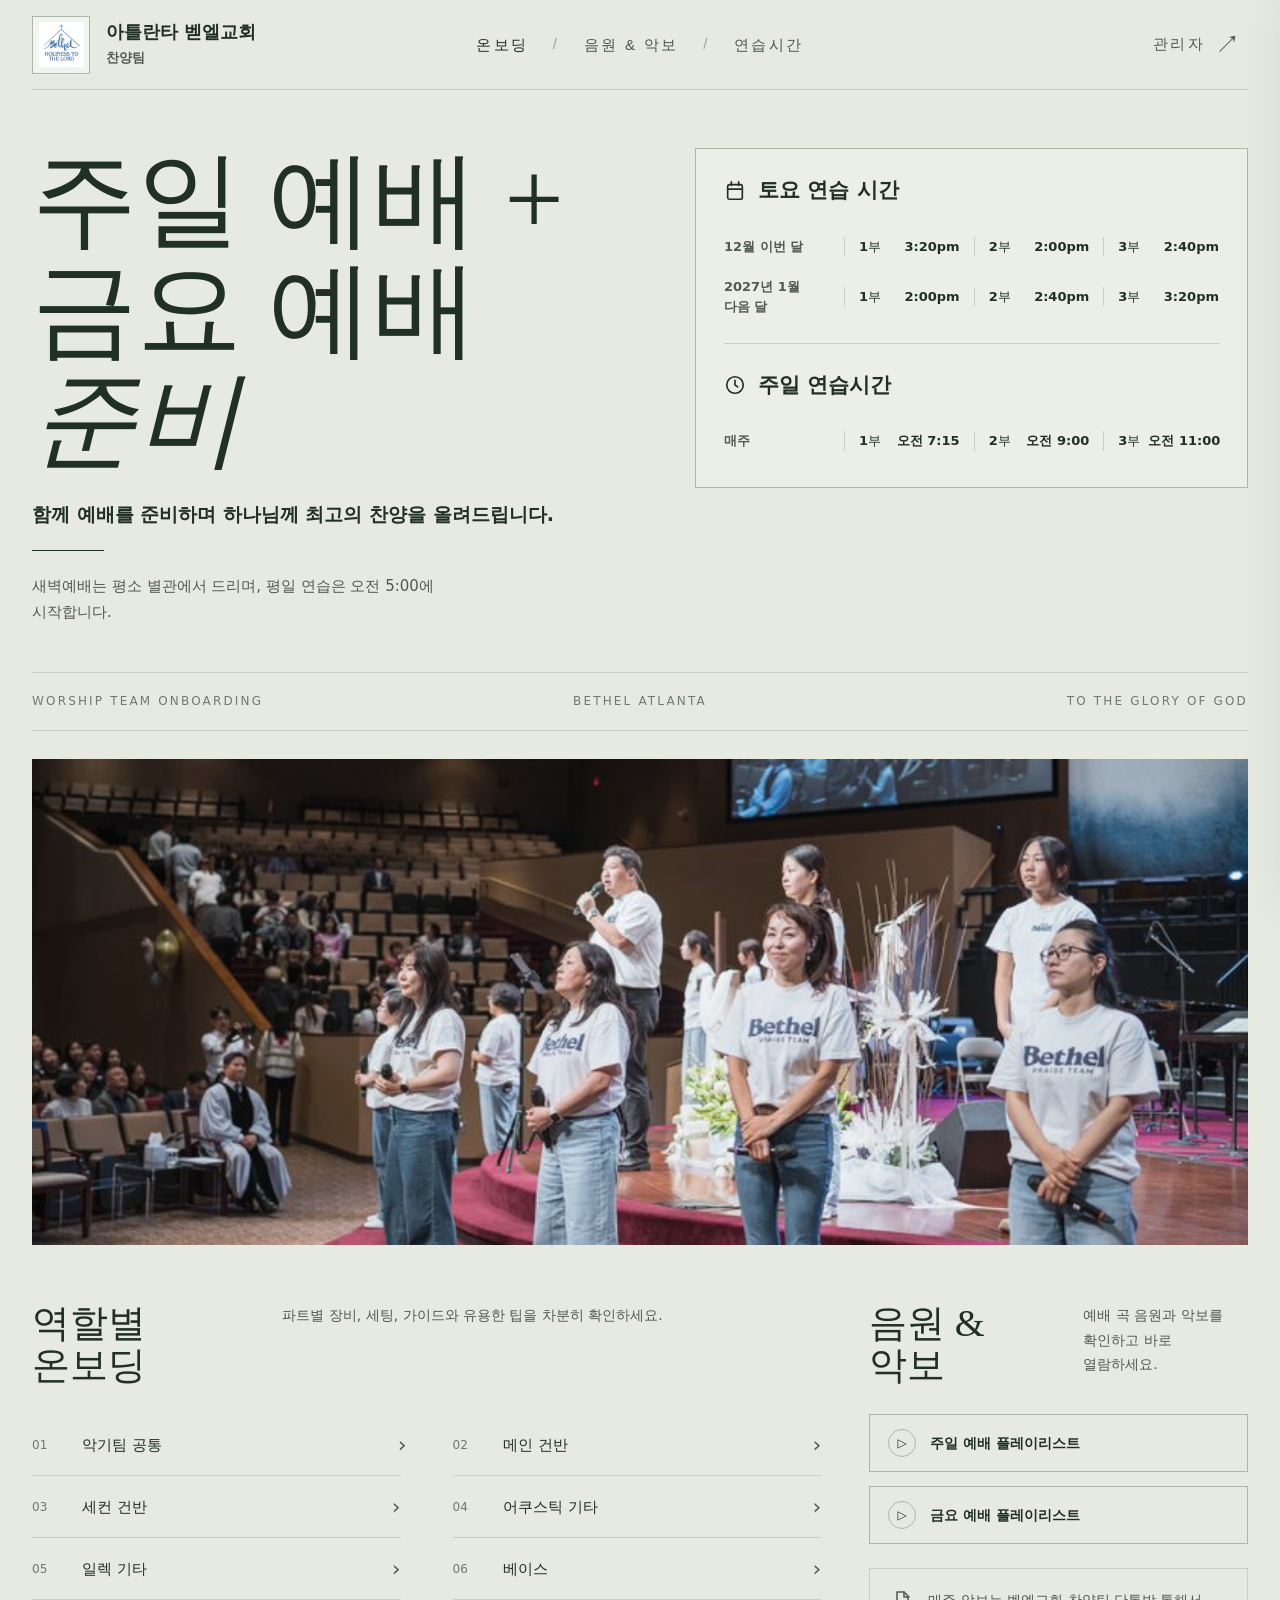
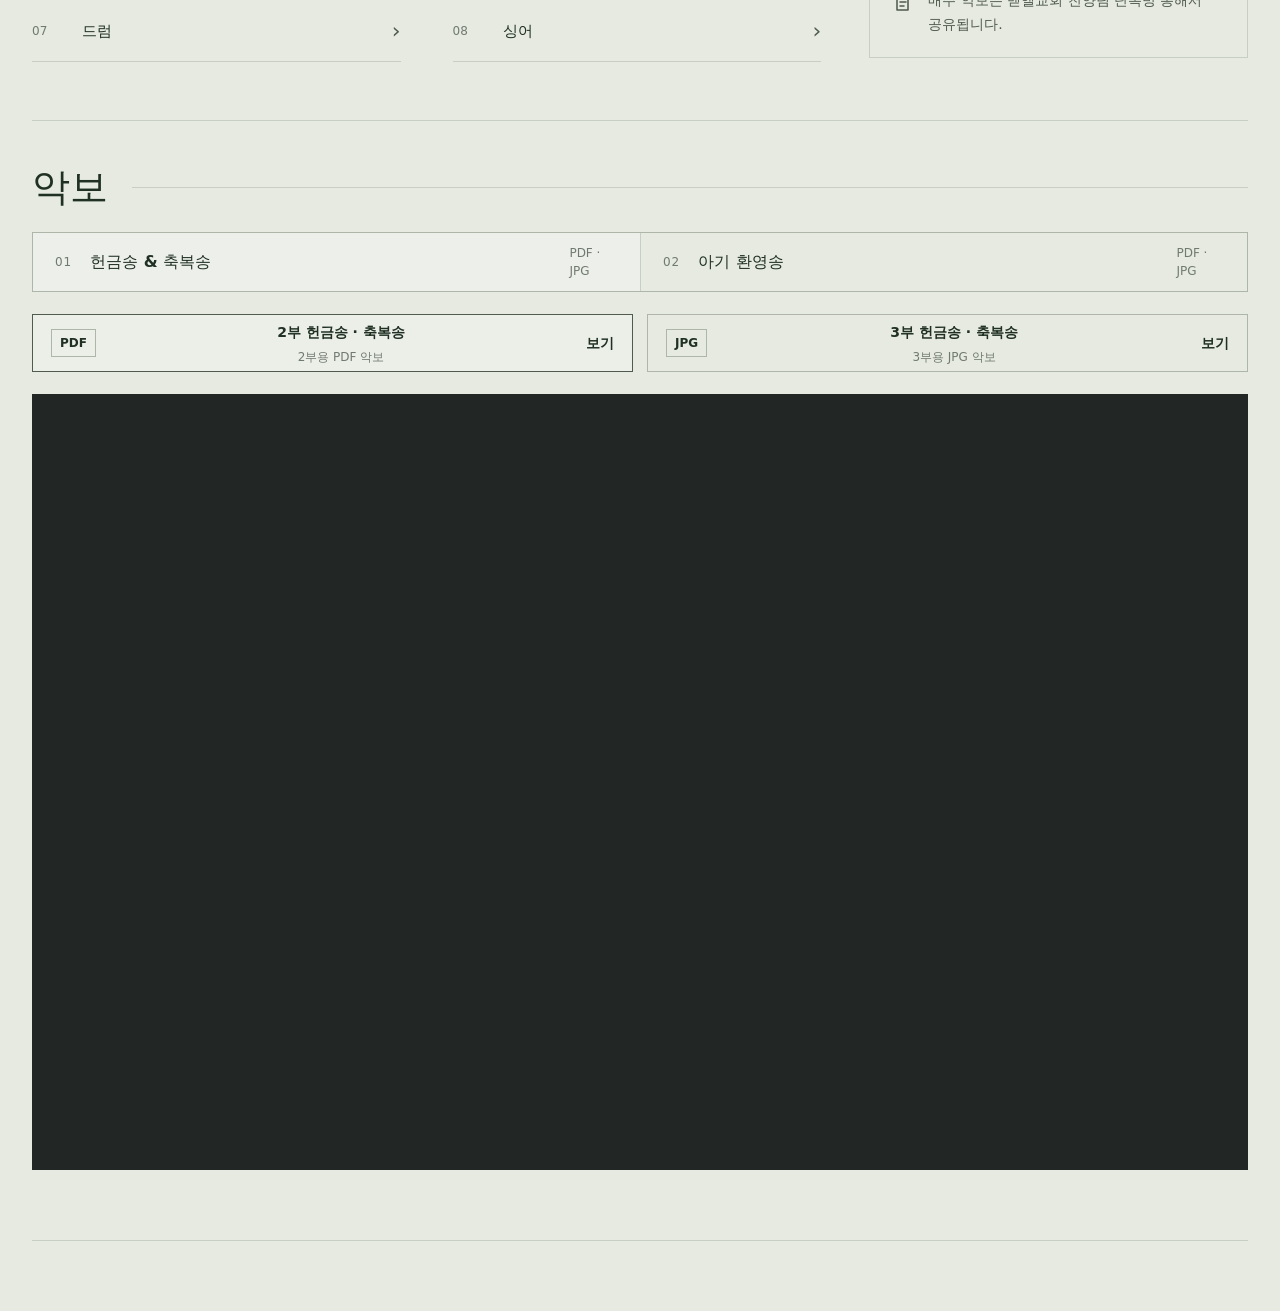
==== commit 4e218bf1: "Polish onboarding hero and menu" ====
--- a/index.html
+++ b/index.html
@@ -5,7 +5,7 @@
     <meta name="viewport" content="width=device-width, initial-scale=1">
     <title>아틀란타 벧엘교회 찬양팀</title>
     <link rel="icon" href="assets/bethel-logo.jpeg">
-    <link rel="stylesheet" href="styles.css?v=20260708-v2-front-photos">
+    <link rel="stylesheet" href="styles.css?v=20260708-v2-menu-type">
   </head>
   <body class="app-body">
     <header class="vfc-header" aria-label="사이트 상단 메뉴">
@@ -36,14 +36,14 @@
     <div class="app-shell">
       <section class="vfc-hero" id="practice" aria-labelledby="heroTitle">
         <div class="vfc-hero-copy">
-          <h1 id="heroTitle">
+          <h1 id="heroTitle" class="hero-title-worship">
             <span>주일 예배 +</span>
             <span>금요 예배</span>
             <strong>준비</strong>
           </h1>
-          <p class="hero-subtitle">연습시간과 자료를 바로 확인하세요.</p>
+          <p class="hero-subtitle">함께 예배를 준비하며 하나님께 최고의 찬양을 올려드립니다.</p>
           <span class="hero-rule" aria-hidden="true"></span>
-          <p class="hero-copy-note">함께 예배를 준비하며 하나님께 최고의 찬양을 올려드립니다.</p>
+          <p class="hero-copy-note">새벽예배는 평소 별관에서 드리며, 평일 연습은 오전 5:00에 시작합니다.</p>
         </div>
 
         <div class="vfc-schedule-board" aria-label="연습 시간">
@@ -53,25 +53,7 @@
             <div class="top-service-list service-times-list" id="sidebarServiceTimes"></div>
           </section>
         </div>
-
-        <aside class="hero-resource-note" aria-label="악보 공유 안내">
-          <figure>
-            <img src="assets/bethel-praise-team-stage.jpg" alt="벧엘교회 찬양팀이 예배 무대에서 함께 서 있는 모습">
-            <figcaption>
-              <span>매주 악보는</span>
-              <strong>벧엘교회 찬양팀 단톡방 통해서 공유됩니다.</strong>
-            </figcaption>
-          </figure>
-        </aside>
       </section>
-
-      <aside class="notice-strip" id="notices" aria-label="공지">
-        <svg viewBox="0 0 24 24" aria-hidden="true">
-          <path d="M18 8a6 6 0 1 0-12 0c0 7-3 7-3 9h18c0-2-3-2-3-9"></path>
-          <path d="M10 21h4"></path>
-        </svg>
-        <p>새벽예배는 평소 별관에서 드립니다.</p>
-      </aside>
 
       <div class="site-meta-row" aria-label="사이트 맥락">
         <span>Worship Team Onboarding</span>
@@ -80,7 +62,7 @@
       </div>
 
       <figure class="image-band">
-        <img src="assets/bethel-sanctuary-gathering.jpg" alt="벧엘교회 본당에서 함께 예배드리는 성도들과 찬양팀">
+        <img src="assets/bethel-praise-team-stage.jpg" alt="벧엘교회 찬양팀이 예배 무대에서 함께 서 있는 모습">
       </figure>
 
       <section class="quick-panels" aria-label="빠른 자료">
--- a/styles.css
+++ b/styles.css
@@ -176,17 +176,20 @@
   display: flex;
   align-items: center;
   justify-content: center;
-  gap: 18px;
-  color: var(--ink-soft);
-  font-size: 13px;
-  font-weight: 560;
-  letter-spacing: 0.18em;
-  text-transform: uppercase;
+  gap: clamp(16px, 1.9vw, 26px);
+  color: rgba(29, 48, 34, 0.78);
+  font-family: "Noto Sans KR", "Apple SD Gothic Neo", "Malgun Gothic", sans-serif;
+  font-size: clamp(15px, 1.12vw, 16px);
+  font-weight: 420;
+  letter-spacing: 0.16em;
+  line-height: 1;
   white-space: nowrap;
 }
 
 .vfc-nav span {
-  color: var(--rule-strong);
+  color: rgba(29, 48, 34, 0.38);
+  font-weight: 320;
+  transform: translateY(-1px);
 }
 
 .vfc-nav a,
@@ -212,9 +215,11 @@
   background: transparent;
   border: 0;
   cursor: pointer;
-  font-size: 13px;
-  font-weight: 560;
-  letter-spacing: 0.16em;
+  font-family: "Noto Sans KR", "Apple SD Gothic Neo", "Malgun Gothic", sans-serif;
+  font-size: 14.5px;
+  font-weight: 420;
+  letter-spacing: 0.15em;
+  line-height: 1;
 }
 
 .admin-open-link span {
@@ -231,8 +236,7 @@
   grid-template-columns: minmax(0, 0.9fr) minmax(480px, 0.82fr);
   gap: 56px;
   align-items: start;
-  min-height: 500px;
-  padding: 58px 0 34px;
+  padding: 58px 0 46px;
   border-bottom: 1px solid var(--rule);
 }
 
@@ -256,6 +260,16 @@
   font-style: italic;
   font-weight: 380;
   margin-top: clamp(2px, 0.025em, 5px);
+}
+
+.vfc-hero-copy h1.hero-title-worship {
+  font-size: clamp(70px, 8.2vw, 124px);
+  line-height: 0.99;
+}
+
+.vfc-hero-copy h1.hero-title-worship span + span,
+.vfc-hero-copy h1.hero-title-worship span + strong {
+  margin-top: clamp(6px, 0.055em, 10px);
 }
 
 .hero-subtitle {
@@ -362,70 +376,11 @@
   font-weight: 740;
 }
 
-.hero-resource-note {
-  grid-column: 2;
-  max-width: 420px;
-  margin-left: auto;
-}
-
-.hero-resource-note figure {
-  display: grid;
-  grid-template-columns: minmax(170px, 220px) minmax(150px, 1fr);
-  gap: 24px;
-  align-items: center;
-  margin: 20px 0 0;
-}
-
-.hero-resource-note img {
-  display: block;
-  width: 100%;
-  aspect-ratio: 1.48;
-  object-fit: cover;
-  filter: saturate(0.78);
-}
-
-.hero-resource-note figcaption {
-  color: var(--ink-soft);
-  font-size: 14px;
-  line-height: 1.65;
-}
-
-.hero-resource-note figcaption span,
-.hero-resource-note figcaption strong {
-  display: block;
-}
-
-.hero-resource-note figcaption strong {
-  margin-top: 6px;
-  font-weight: 560;
-}
-
-.notice-strip,
 .site-meta-row {
   display: grid;
   align-items: center;
   min-height: 58px;
   border-bottom: 1px solid var(--rule);
-}
-
-.notice-strip {
-  grid-template-columns: auto 1fr;
-  gap: 16px;
-  padding: 0 16px;
-  border-left: 1px solid var(--rule);
-  border-right: 1px solid var(--rule);
-}
-
-.notice-strip svg {
-  width: 22px;
-  height: 22px;
-  color: var(--ink-soft);
-}
-
-.notice-strip p {
-  color: var(--ink-soft);
-  font-size: 14px;
-  font-weight: 560;
 }
 
 .site-meta-row {
@@ -1136,12 +1091,6 @@
     gap: 34px;
   }
 
-  .hero-resource-note {
-    grid-column: auto;
-    max-width: none;
-    margin-left: 0;
-  }
-
   .role-sidebar {
     position: static;
   }
@@ -1173,15 +1122,16 @@
 
   .vfc-nav,
   .nav-links {
-    gap: 10px;
+    gap: 12px;
     overflow-x: auto;
     width: 100%;
-    font-size: 11px;
+    font-size: 12.5px;
+    letter-spacing: 0.11em;
+  }
+
+  .admin-open-link {
+    font-size: 12px;
     letter-spacing: 0.12em;
-  }
-
-  .admin-open-link {
-    font-size: 11px;
   }
 
   .vfc-hero {
@@ -1191,6 +1141,16 @@
 
   .vfc-hero-copy h1 {
     font-size: clamp(48px, 16vw, 72px);
+  }
+
+  .vfc-hero-copy h1.hero-title-worship {
+    font-size: clamp(48px, 15vw, 66px);
+    line-height: 1.02;
+  }
+
+  .vfc-hero-copy h1.hero-title-worship span + span,
+  .vfc-hero-copy h1.hero-title-worship span + strong {
+    margin-top: clamp(5px, 0.06em, 8px);
   }
 
   .vfc-schedule-board {
@@ -1215,7 +1175,6 @@
     border-left: 0;
   }
 
-  .hero-resource-note figure,
   .section-heading,
   .role-list,
   .song-resource-list,
@@ -1224,10 +1183,6 @@
     grid-template-columns: 1fr;
   }
 
-  .notice-strip {
-    padding: 12px;
-  }
-
   .site-meta-row {
     grid-template-columns: 1fr;
     gap: 8px;
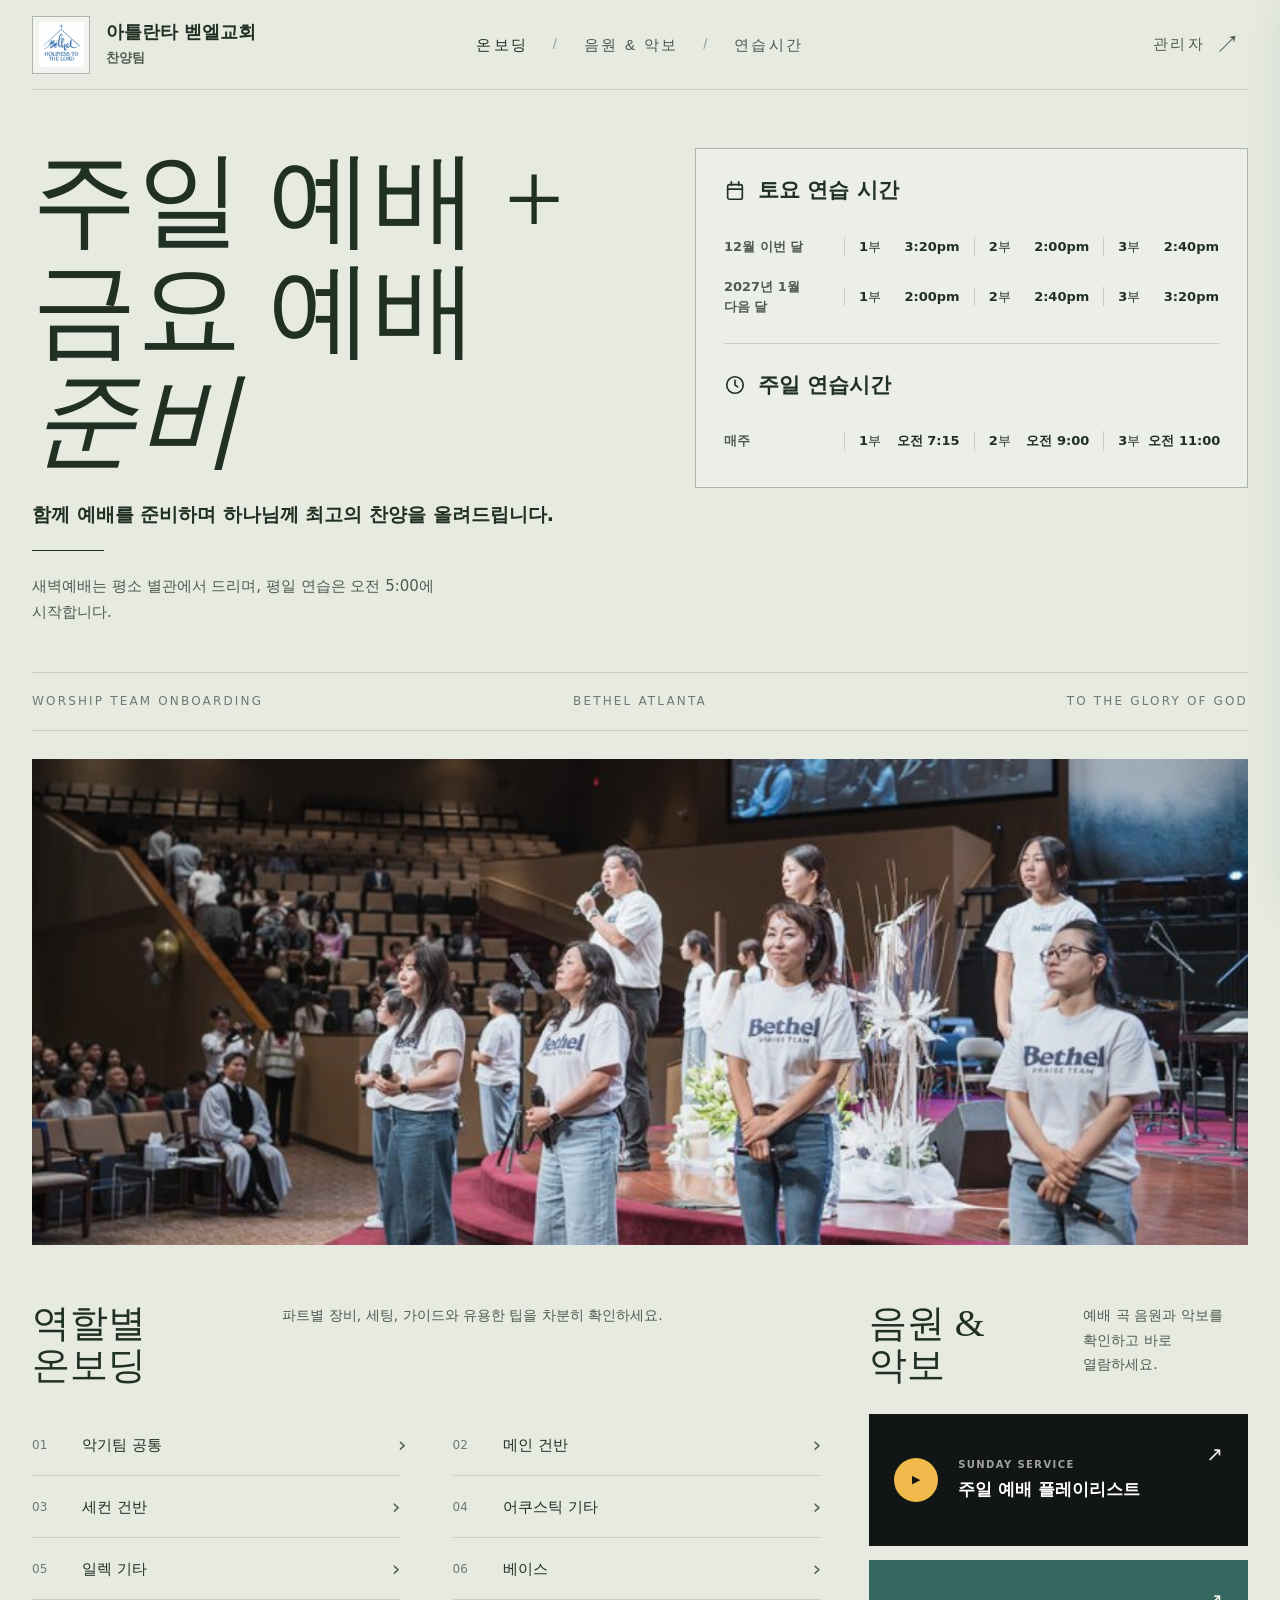
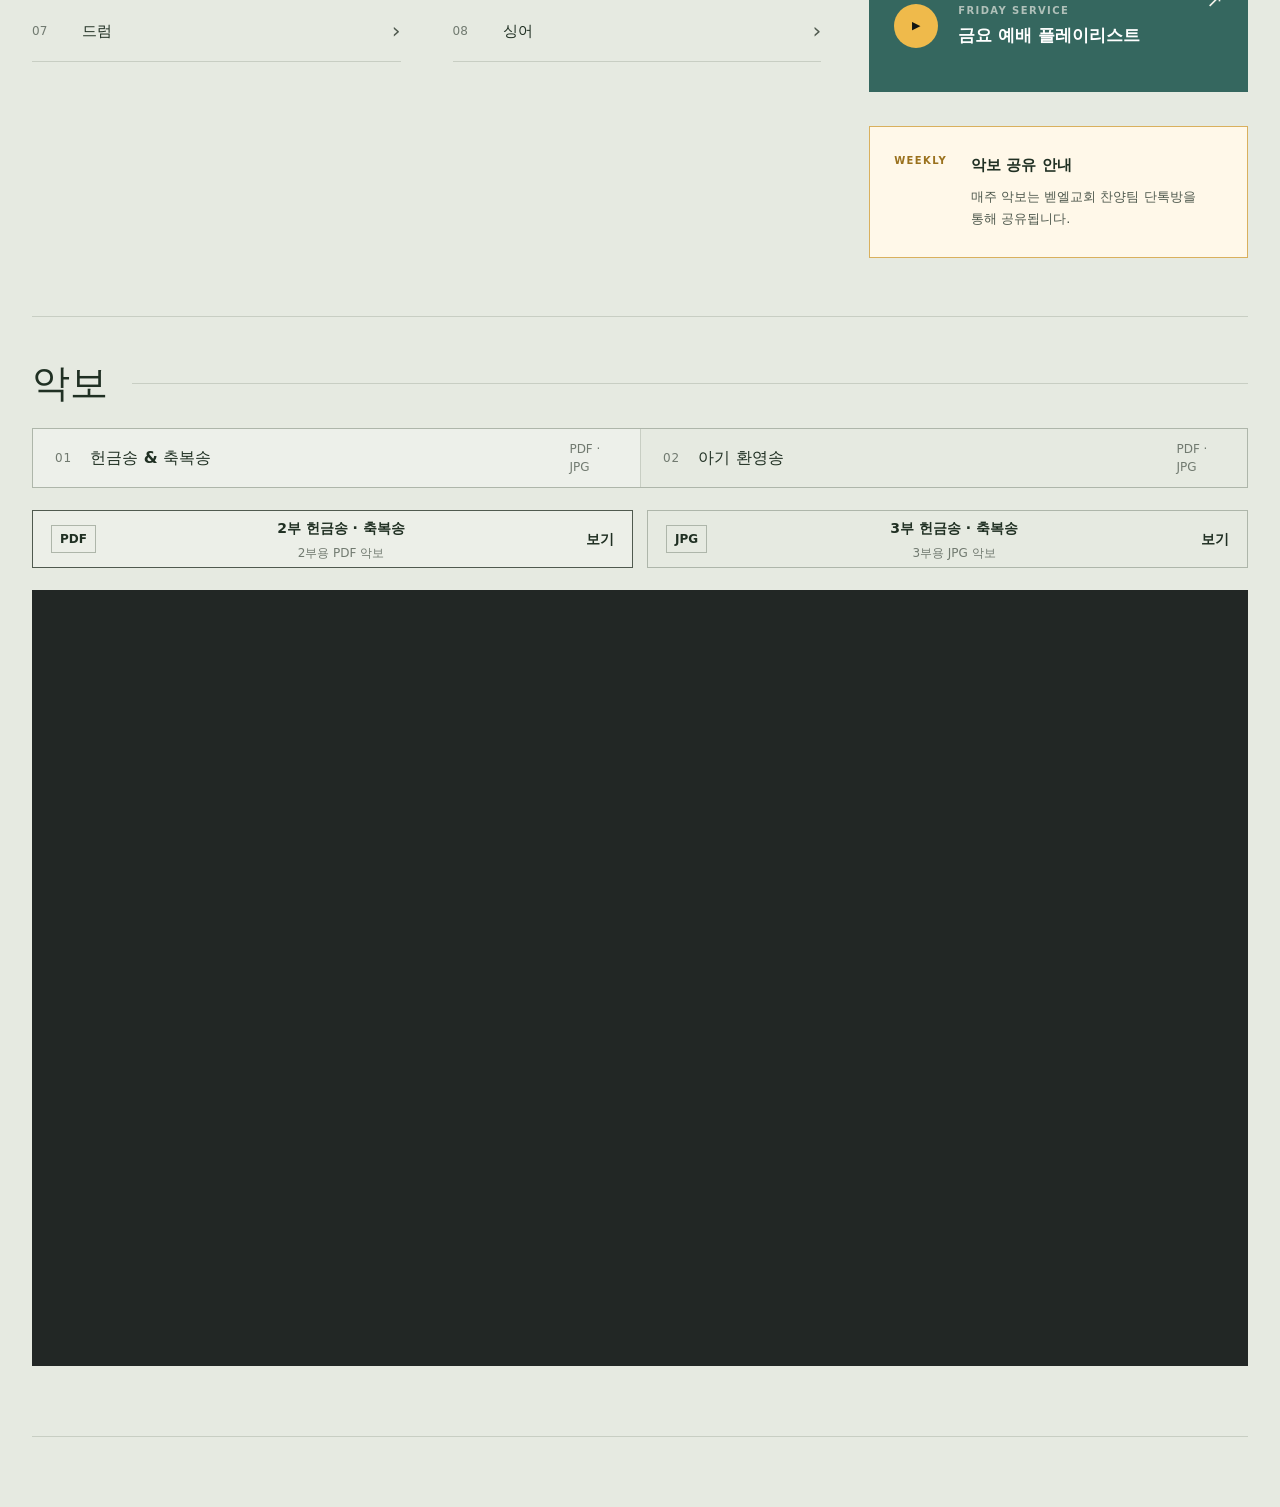
==== commit a8deddc2: "Polish music resource cards" ====
--- a/index.html
+++ b/index.html
@@ -5,7 +5,7 @@
     <meta name="viewport" content="width=device-width, initial-scale=1">
     <title>아틀란타 벧엘교회 찬양팀</title>
     <link rel="icon" href="assets/bethel-logo.jpeg">
-    <link rel="stylesheet" href="styles.css?v=20260708-v2-menu-type">
+    <link rel="stylesheet" href="styles.css?v=20260710-music-cards-v1">
   </head>
   <body class="app-body">
     <header class="vfc-header" aria-label="사이트 상단 메뉴">
@@ -80,26 +80,28 @@
             <p>예배 곡 음원과 악보를 확인하고 바로 열람하세요.</p>
           </div>
 
-          <nav class="playlist-strip" aria-label="예배 플레이리스트">
-            <a class="playlist-link" href="https://www.youtube.com/playlist?list=PLl9hj6fNvw1Fi4PGkWwMiS6gyCDs3udoj" target="_blank" rel="noopener noreferrer" aria-label="주일 예배 플레이리스트 열기">
-              <span class="play-icon" aria-hidden="true">▷</span>
-              <strong>주일 예배 플레이리스트</strong>
-            </a>
-            <a class="playlist-link" href="https://www.youtube.com/playlist?list=PLl9hj6fNvw1G7-RC3SlAN1_Q0cqBYavot" target="_blank" rel="noopener noreferrer" aria-label="금요 예배 플레이리스트 열기">
-              <span class="play-icon" aria-hidden="true">▷</span>
-              <strong>금요 예배 플레이리스트</strong>
-            </a>
-          </nav>
-
-          <aside class="songbook-notes" aria-label="안내">
-            <svg viewBox="0 0 24 24" aria-hidden="true">
-              <path d="M7 3h7l4 4v14H7V3z"></path>
-              <path d="M14 3v5h5"></path>
-              <path d="M10 13h6"></path>
-              <path d="M10 17h4"></path>
-            </svg>
-            <p>매주 악보는 벧엘교회 찬양팀 단톡방 통해서 공유됩니다.</p>
-          </aside>
+          <div class="music-prep-grid">
+            <nav class="playlist-strip" aria-label="예배 플레이리스트">
+              <a class="playlist-link playlist-link-sunday" href="https://www.youtube.com/playlist?list=PLl9hj6fNvw1Fi4PGkWwMiS6gyCDs3udoj" target="_blank" rel="noopener noreferrer" aria-label="주일 예배 플레이리스트 열기">
+                <span class="play-icon" aria-hidden="true">▶</span>
+                <span class="playlist-copy"><small>Sunday service</small><strong>주일 예배 플레이리스트</strong></span>
+                <span class="playlist-arrow" aria-hidden="true">↗</span>
+              </a>
+              <a class="playlist-link playlist-link-friday" href="https://www.youtube.com/playlist?list=PLl9hj6fNvw1G7-RC3SlAN1_Q0cqBYavot" target="_blank" rel="noopener noreferrer" aria-label="금요 예배 플레이리스트 열기">
+                <span class="play-icon" aria-hidden="true">▶</span>
+                <span class="playlist-copy"><small>Friday service</small><strong>금요 예배 플레이리스트</strong></span>
+                <span class="playlist-arrow" aria-hidden="true">↗</span>
+              </a>
+            </nav>
+
+            <aside class="songbook-notes" aria-label="악보 공유 안내">
+              <span class="note-number">Weekly</span>
+              <div>
+                <strong>악보 공유 안내</strong>
+                <p>매주 악보는 벧엘교회 찬양팀 단톡방을 통해 공유됩니다.</p>
+              </div>
+            </aside>
+          </div>
         </section>
       </section>
 
--- a/styles.css
+++ b/styles.css
@@ -591,6 +591,114 @@
   line-height: 1.7;
 }
 
+.music-prep-grid {
+  display: grid;
+  gap: 14px;
+  min-width: 0;
+}
+
+.music-prep-grid .playlist-link {
+  grid-template-columns: 46px minmax(0, 1fr) auto;
+  gap: 18px;
+  min-width: 0;
+  min-height: 132px;
+  padding: 24px;
+  color: #f6f3ec;
+  border: 1px solid transparent;
+  transition: filter 160ms ease, transform 160ms ease;
+}
+
+.music-prep-grid .playlist-link-sunday {
+  background: #111513;
+}
+
+.music-prep-grid .playlist-link-friday {
+  background: #35675f;
+}
+
+.music-prep-grid .playlist-link:hover {
+  border-color: transparent;
+  filter: brightness(1.06);
+  transform: translateY(-2px);
+}
+
+.music-prep-grid .playlist-link-sunday:hover {
+  background: #111513;
+}
+
+.music-prep-grid .playlist-link-friday:hover {
+  background: #35675f;
+}
+
+.music-prep-grid .play-icon {
+  width: 44px;
+  min-width: 44px;
+  height: 44px;
+  color: #111513;
+  background: #efba4b;
+  border: 0;
+  font-size: 11px;
+}
+
+.playlist-copy {
+  min-width: 0;
+}
+
+.playlist-copy small,
+.playlist-copy strong {
+  display: block;
+}
+
+.playlist-copy small {
+  margin-bottom: 5px;
+  color: rgba(246, 243, 236, 0.64);
+  font-size: 10px;
+  font-weight: 700;
+  letter-spacing: 0.14em;
+  text-transform: uppercase;
+}
+
+.music-prep-grid .playlist-copy strong {
+  color: #fff;
+  font-size: 17px;
+  font-weight: 720;
+}
+
+.playlist-arrow {
+  align-self: start;
+  font-size: 20px;
+}
+
+.music-prep-grid .songbook-notes {
+  grid-template-columns: auto minmax(0, 1fr);
+  gap: 24px;
+  min-width: 0;
+  min-height: 132px;
+  margin: 20px 0 0;
+  padding: 26px 24px;
+  background: #fff8e9;
+  border-color: #d9b05d;
+}
+
+.music-prep-grid .songbook-notes strong {
+  color: var(--ink);
+  font-size: 15px;
+  font-weight: 720;
+}
+
+.music-prep-grid .songbook-notes p {
+  margin-top: 9px;
+  font-size: 13px;
+}
+
+.note-number {
+  color: #9a711d;
+  font-size: 10px;
+  font-weight: 760;
+  letter-spacing: 0.14em;
+  text-transform: uppercase;
+}
+
 .score-viewer-section {
   padding: 46px 0 70px;
 }
@@ -1060,6 +1168,17 @@
   margin-top: 18px;
 }
 
+.reference-link-image {
+  margin: 20px 0 0;
+}
+
+.reference-link-image img {
+  display: block;
+  width: 100%;
+  border: 1px solid var(--rule);
+  object-fit: contain;
+}
+
 .reference-link-card {
   grid-template-columns: 1fr;
   min-height: 74px;
@@ -1157,6 +1276,11 @@
     padding: 18px;
   }
 
+  .music-prep-grid .playlist-link,
+  .music-prep-grid .songbook-notes {
+    padding: 18px;
+  }
+
   .practice-month-group,
   .service-time-row {
     grid-template-columns: 1fr;
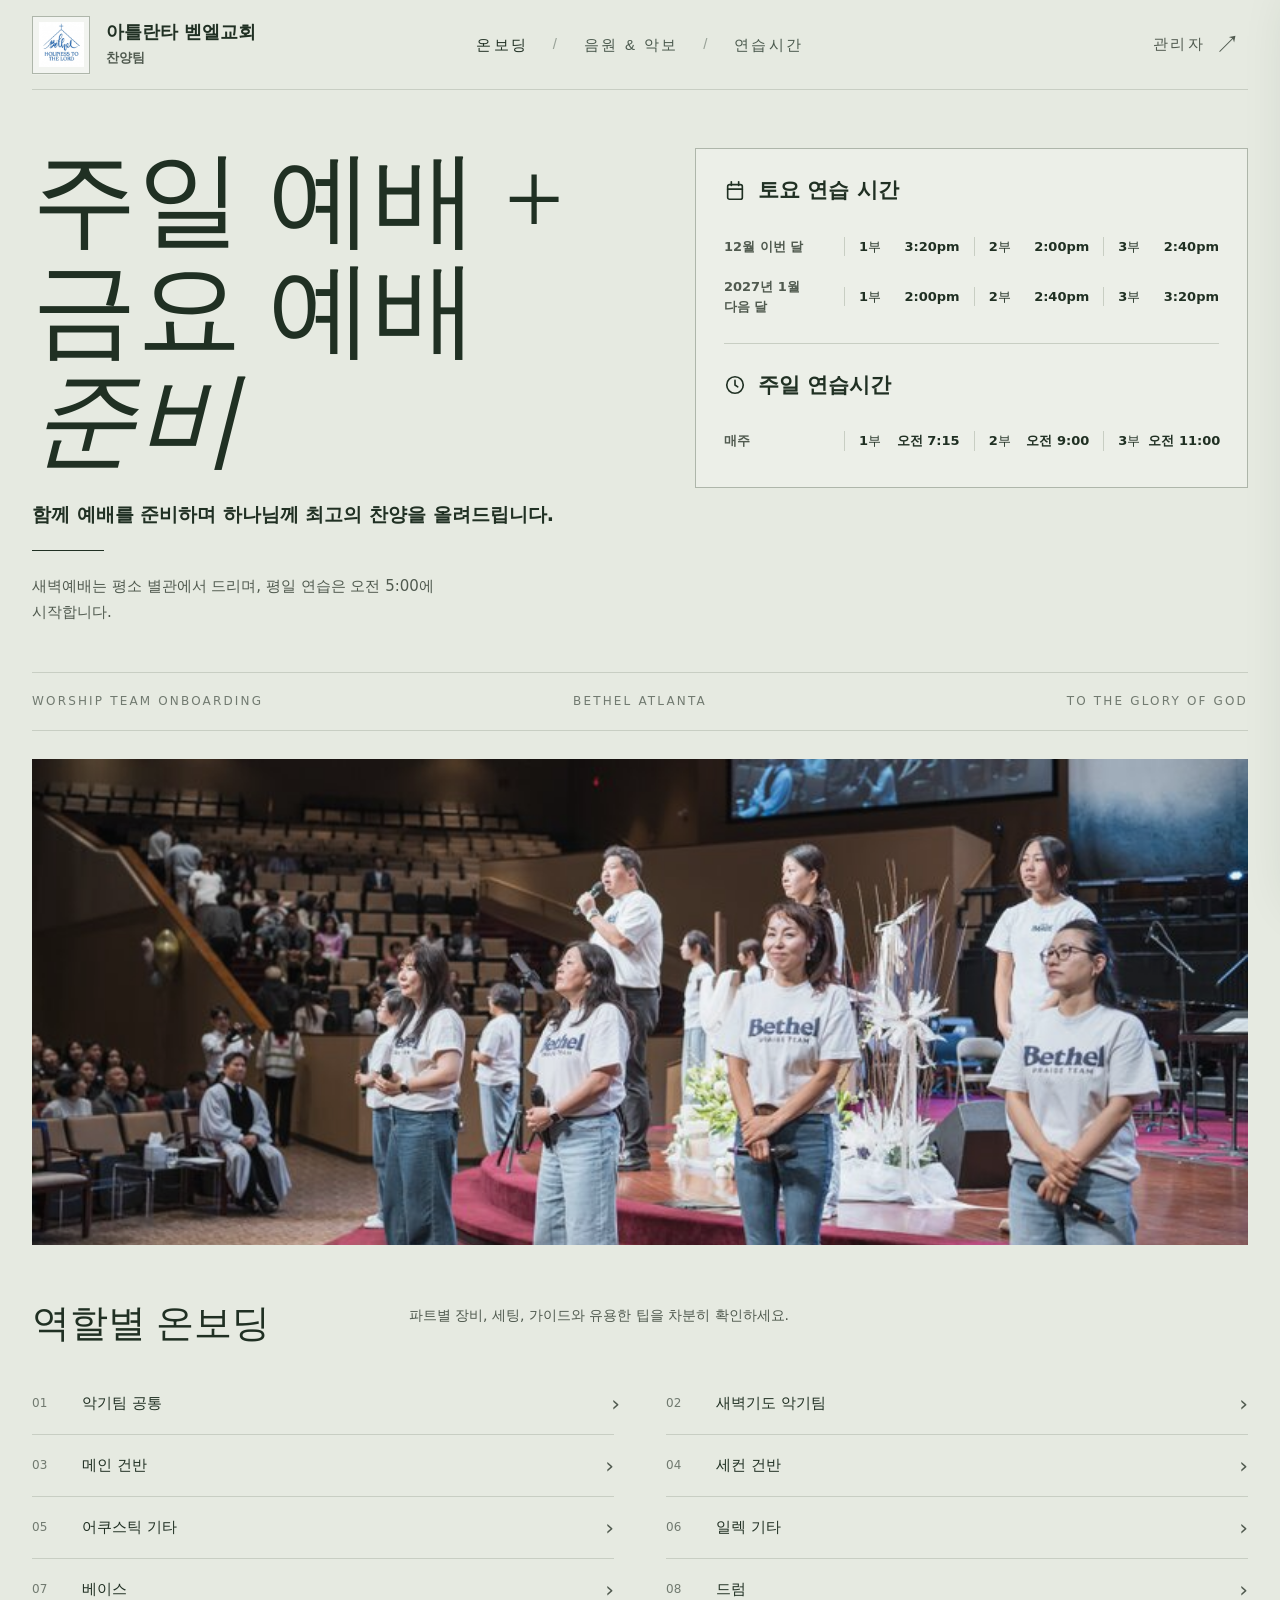
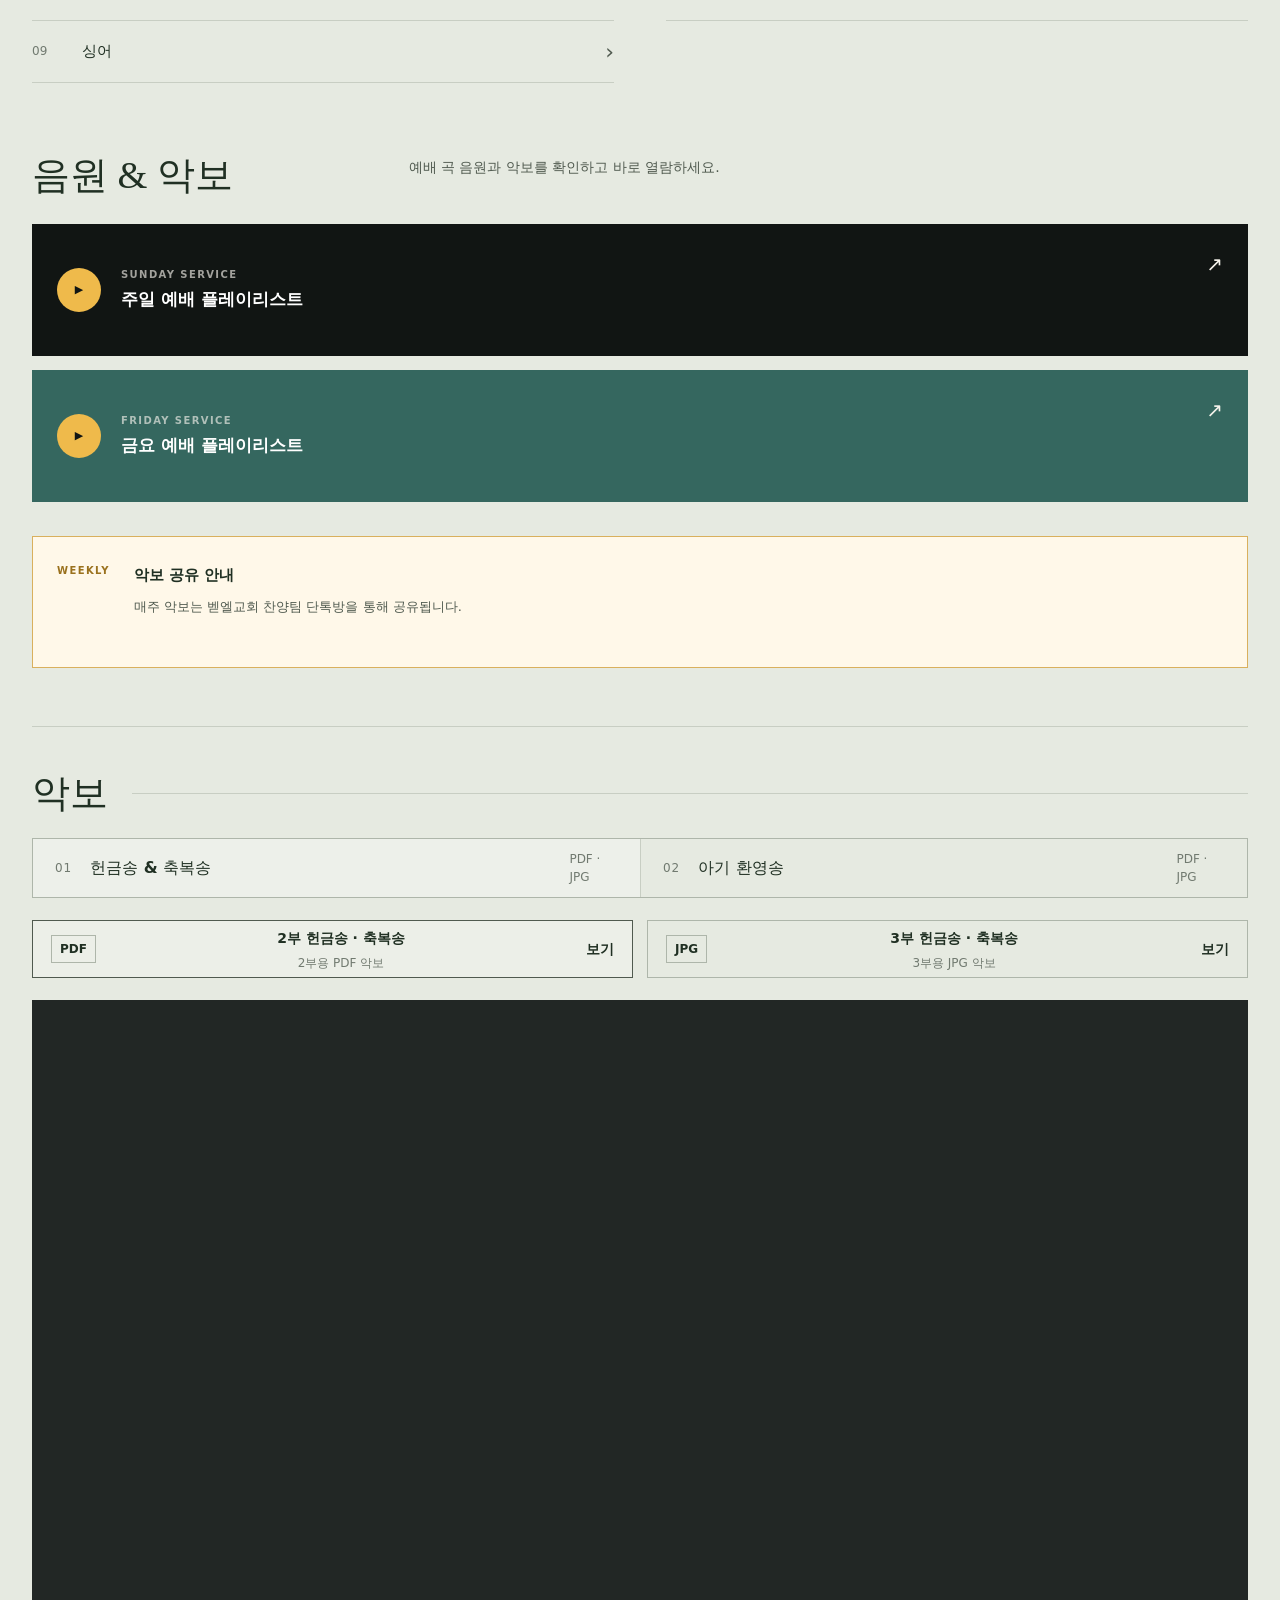
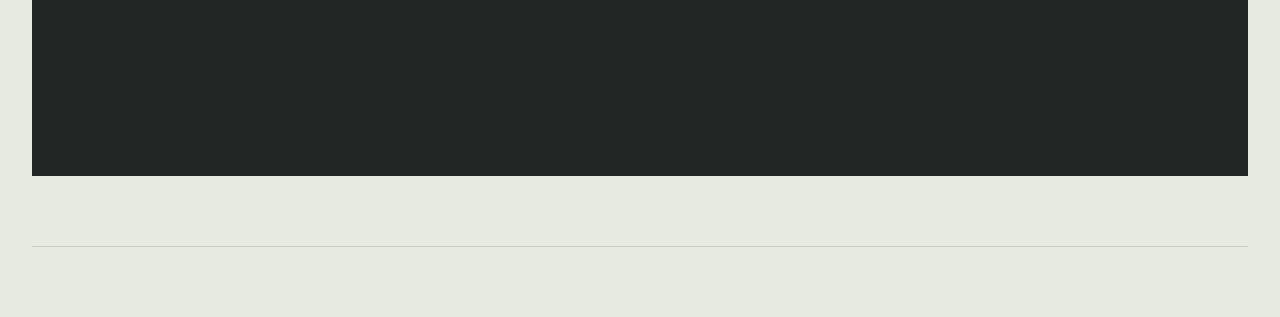
==== commit 3045c0c4: "Expand instrument onboarding guides" ====
--- a/index.html
+++ b/index.html
@@ -5,7 +5,7 @@
     <meta name="viewport" content="width=device-width, initial-scale=1">
     <title>아틀란타 벧엘교회 찬양팀</title>
     <link rel="icon" href="assets/bethel-logo.jpeg">
-    <link rel="stylesheet" href="styles.css?v=20260710-music-cards-v1">
+    <link rel="stylesheet" href="styles.css?v=20260817-morning-prayer-team-v1">
   </head>
   <body class="app-body">
     <header class="vfc-header" aria-label="사이트 상단 메뉴">
@@ -233,7 +233,7 @@
     </aside>
 
     <script src="practice-schedule.js?v=20260708-rotating-practice"></script>
-    <script src="onboarding-data.js?v=20260707-bass-clip"></script>
-    <script src="script.js?v=20260708-v2-architecture"></script>
+    <script src="onboarding-data.js?v=20260817-drums-photo-v1"></script>
+    <script src="script.js?v=20260817-morning-prayer-team-v1"></script>
   </body>
 </html>
--- a/styles.css
+++ b/styles.css
@@ -419,8 +419,8 @@
 
 .quick-panels {
   display: grid;
-  grid-template-columns: minmax(0, 1fr) minmax(300px, 0.48fr);
-  gap: 48px;
+  grid-template-columns: minmax(0, 1fr);
+  gap: 72px;
   padding: 58px 0;
 }
 
@@ -486,6 +486,7 @@
 .role-list .role-row:nth-child(6) .role-icon::after { content: "06"; }
 .role-list .role-row:nth-child(7) .role-icon::after { content: "07"; }
 .role-list .role-row:nth-child(8) .role-icon::after { content: "08"; }
+.role-list .role-row:nth-child(9) .role-icon::after { content: "09"; }
 
 .role-copy strong {
   color: var(--ink);
@@ -1139,6 +1140,42 @@
   line-height: 1.7;
 }
 
+.equipment-gallery {
+  display: grid;
+  grid-template-columns: repeat(2, minmax(0, 1fr));
+  gap: 18px;
+  margin-top: 22px;
+}
+
+.equipment-gallery.is-single {
+  grid-template-columns: minmax(0, 720px);
+}
+
+.equipment-gallery.is-single .equipment-photo img {
+  aspect-ratio: auto;
+}
+
+.equipment-photo {
+  min-width: 0;
+  margin: 0;
+}
+
+.equipment-photo img {
+  display: block;
+  width: 100%;
+  aspect-ratio: 4 / 3;
+  object-fit: contain;
+  background: rgba(255, 255, 255, 0.2);
+  border: 1px solid var(--rule);
+}
+
+.equipment-photo figcaption {
+  margin-top: 10px;
+  color: var(--ink-soft);
+  font-size: 13px;
+  line-height: 1.6;
+}
+
 .reference-table-wrap {
   overflow-x: auto;
 }
@@ -1303,7 +1340,8 @@
   .role-list,
   .song-resource-list,
   .song-strip,
-  .reference-media-grid {
+  .reference-media-grid,
+  .equipment-gallery {
     grid-template-columns: 1fr;
   }
 
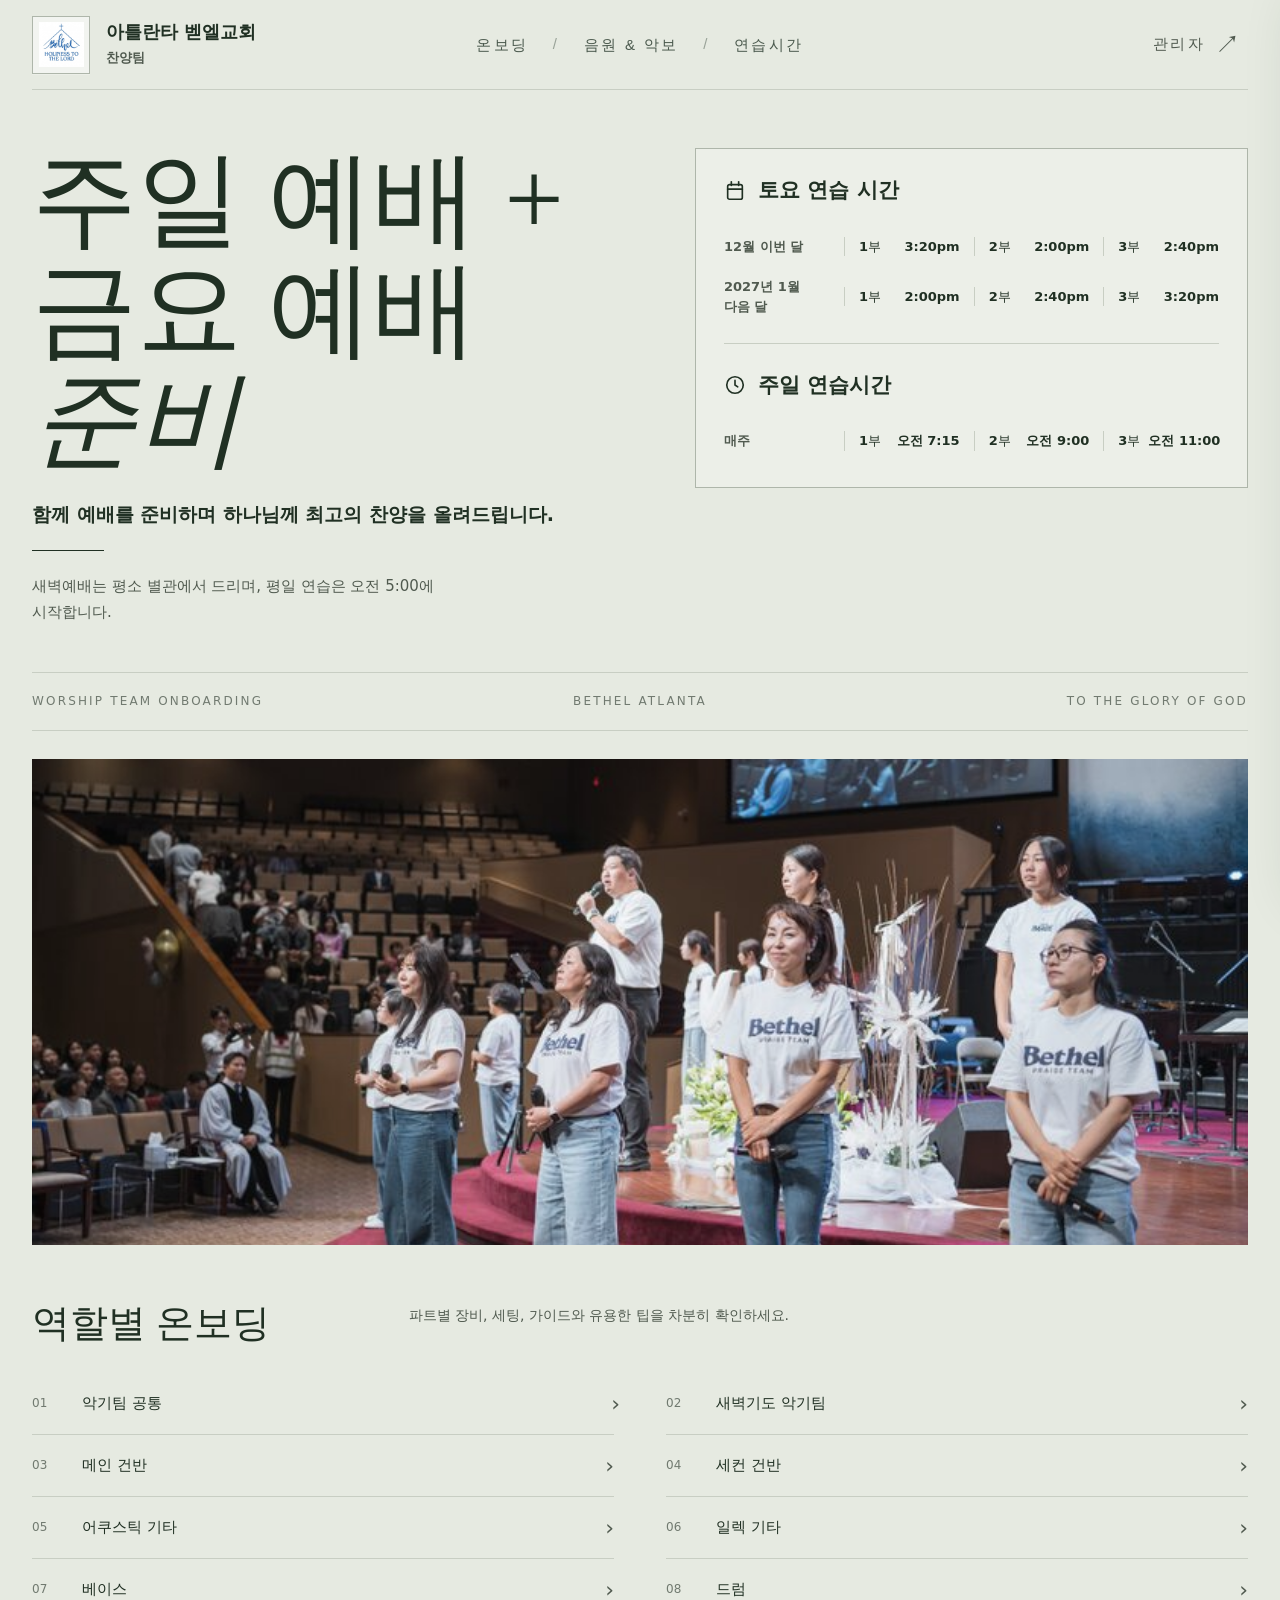
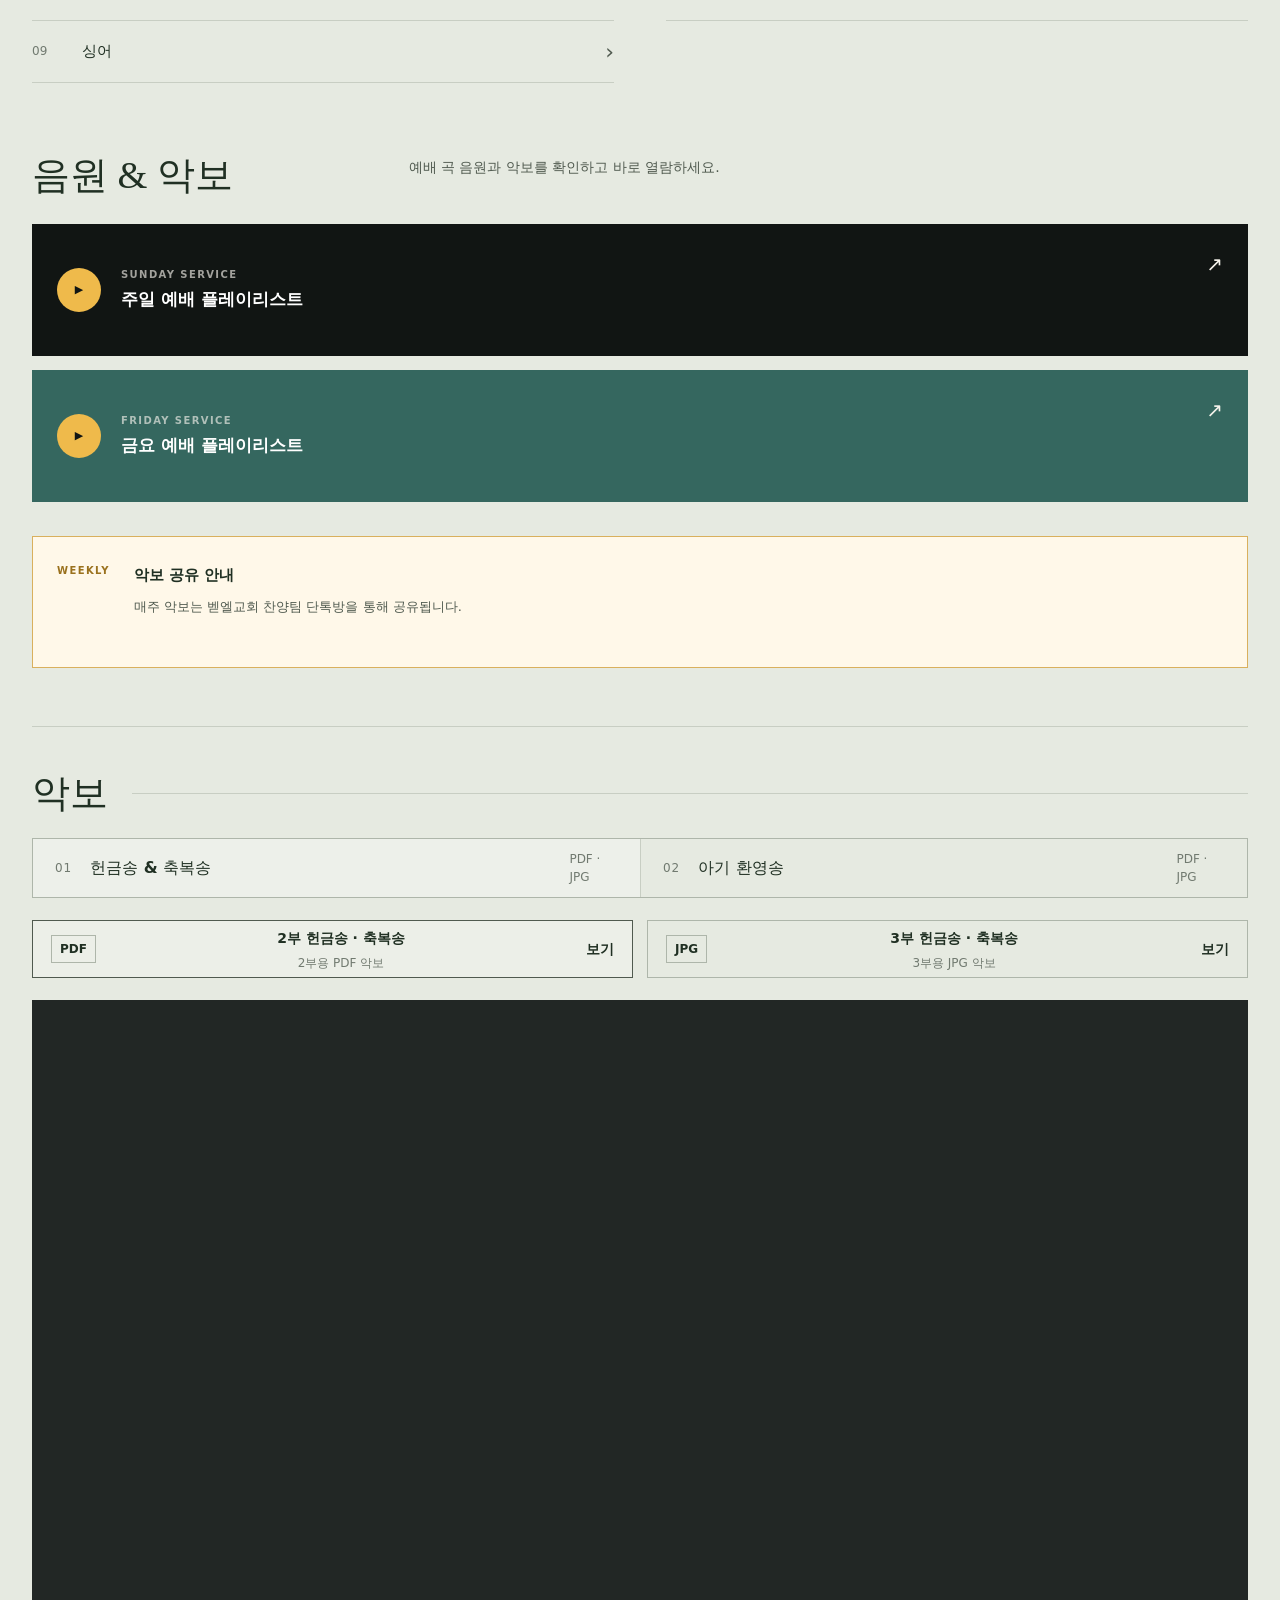
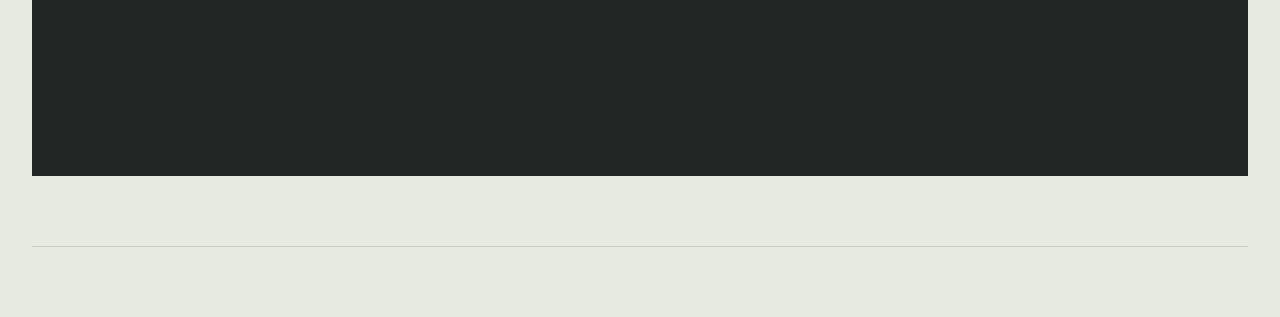
==== commit b5e8e991: "Fit mobile sheet music to screen width" ====
--- a/index.html
+++ b/index.html
@@ -5,7 +5,7 @@
     <meta name="viewport" content="width=device-width, initial-scale=1">
     <title>아틀란타 벧엘교회 찬양팀</title>
     <link rel="icon" href="assets/bethel-logo.jpeg">
-    <link rel="stylesheet" href="styles.css?v=20260817-morning-prayer-team-v1">
+    <link rel="stylesheet" href="styles.css?v=20260827-mobile-pdf-fit-v1">
   </head>
   <body class="app-body">
     <header class="vfc-header" aria-label="사이트 상단 메뉴">
@@ -20,7 +20,7 @@
       </a>
 
       <nav class="vfc-nav" aria-label="주요 메뉴">
-        <a class="is-active" href="#onboarding">온보딩</a>
+        <a href="/onboarding/aviom">온보딩</a>
         <span aria-hidden="true">/</span>
         <a href="#songbook">음원 &amp; 악보</a>
         <span aria-hidden="true">/</span>
--- a/styles.css
+++ b/styles.css
@@ -1373,10 +1373,23 @@
   }
 
   .pdf-stage,
-  .pdf-stage iframe,
+  .pdf-stage iframe {
+    min-height: 0;
+  }
+
+  .pdf-stage {
+    aspect-ratio: 3 / 4;
+    height: auto;
+  }
+
+  .pdf-stage iframe {
+    height: 100%;
+  }
+
   .resource-preview-image {
-    height: clamp(600px, 82vh, 760px);
-    min-height: 600px;
+    height: auto;
+    min-height: 0;
+    padding: 14px;
   }
 
   .role-hero h1 {
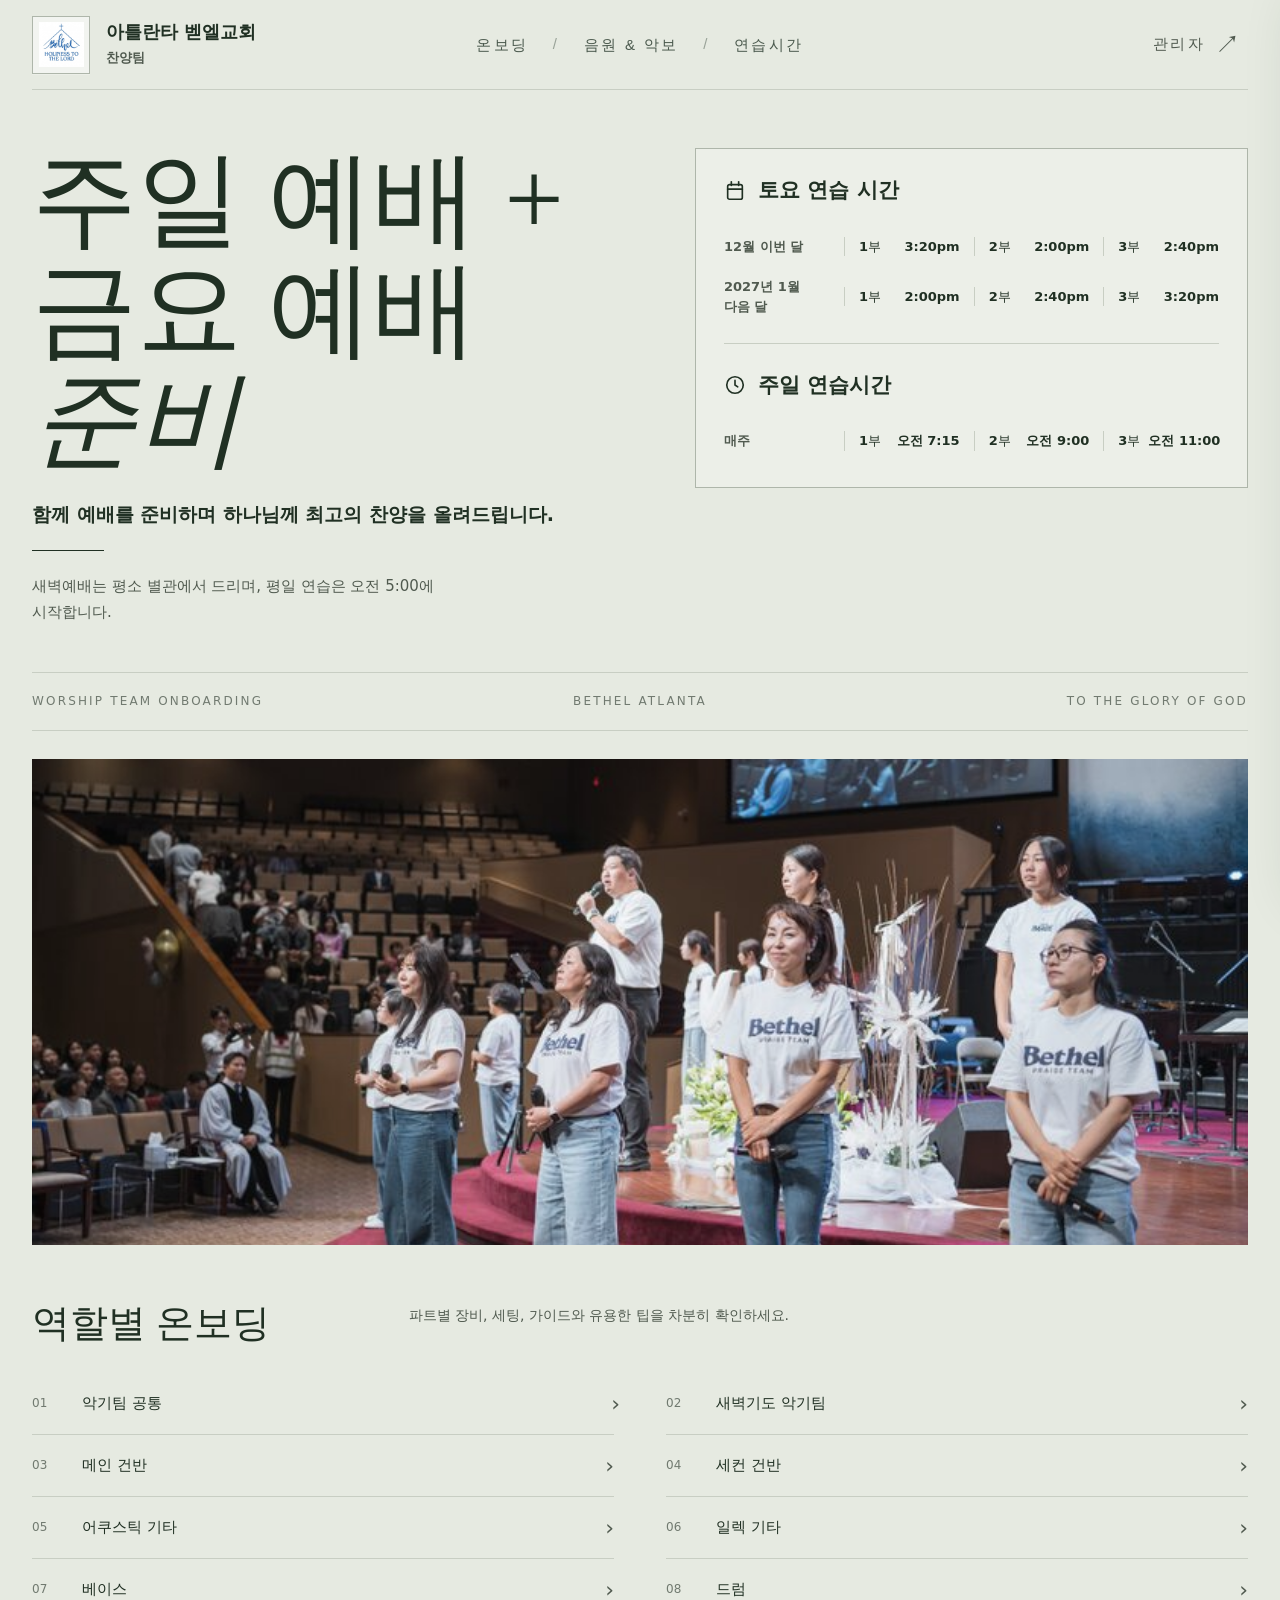
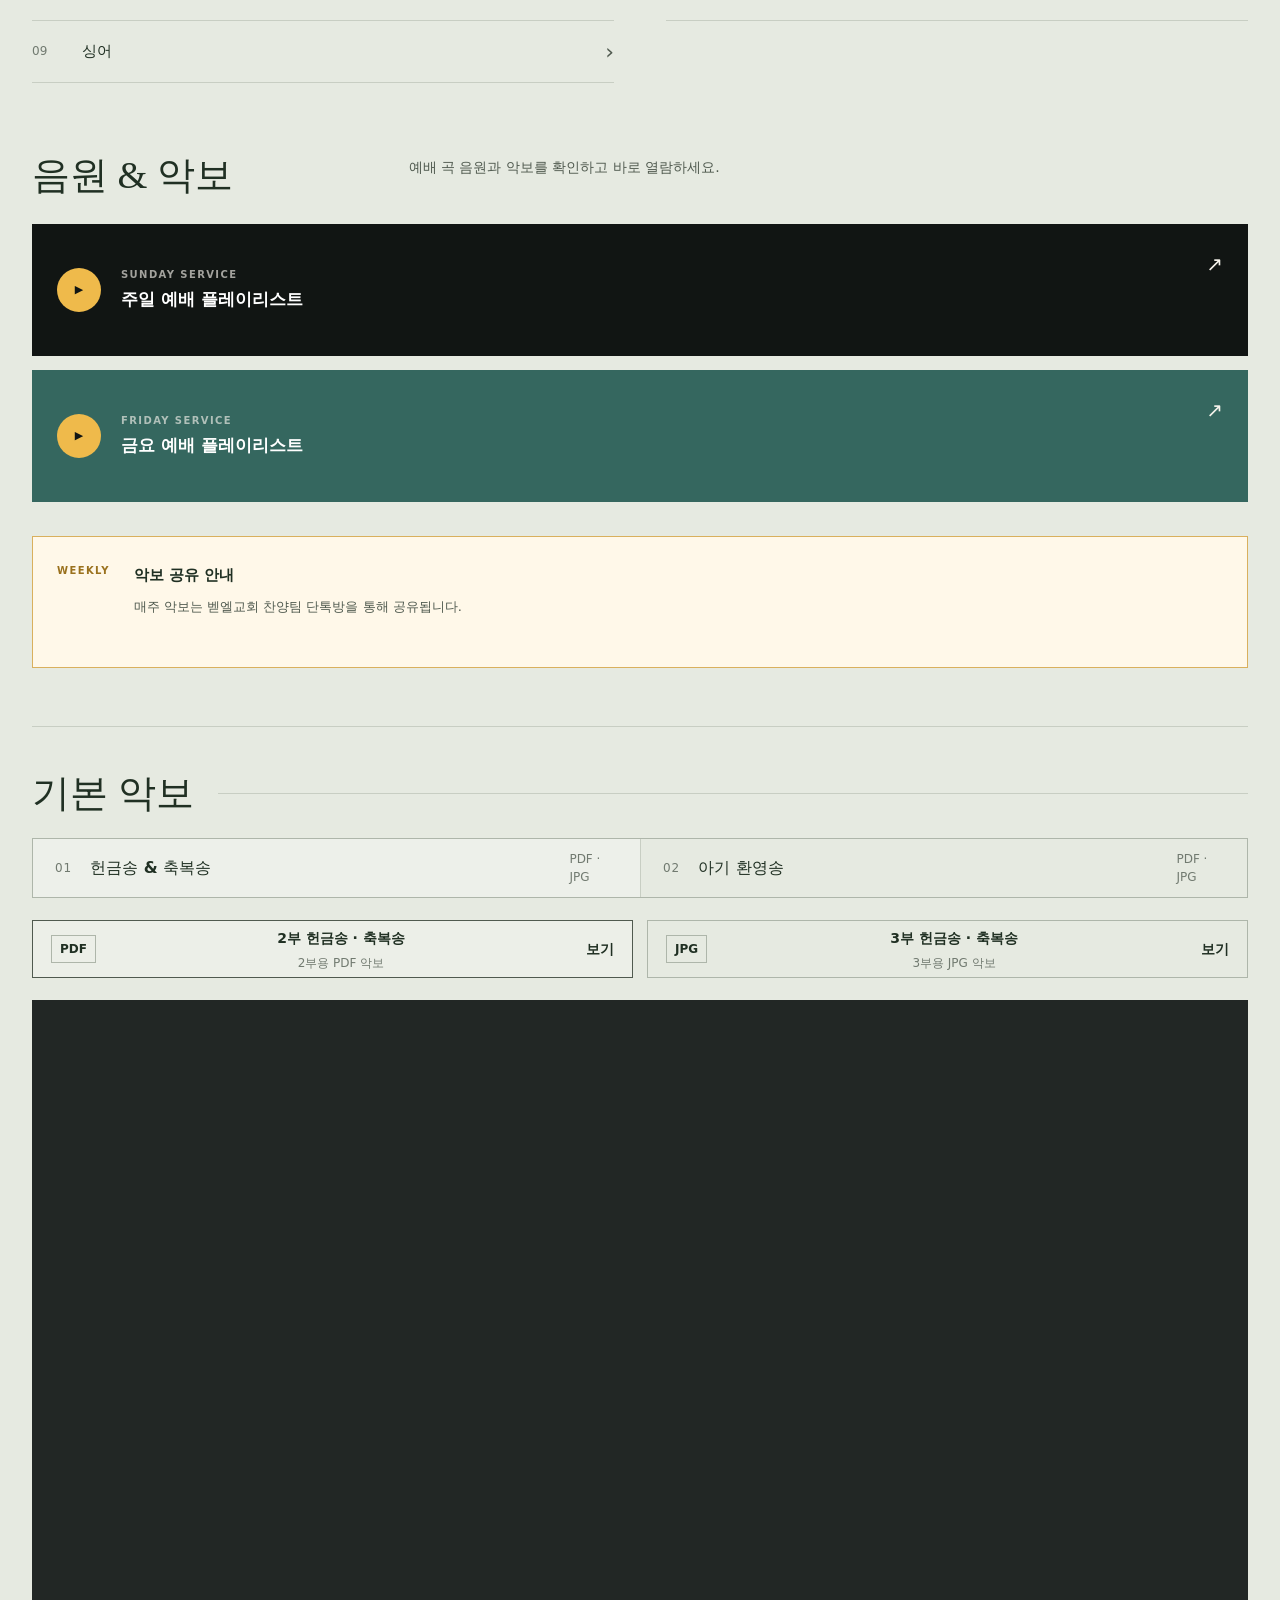
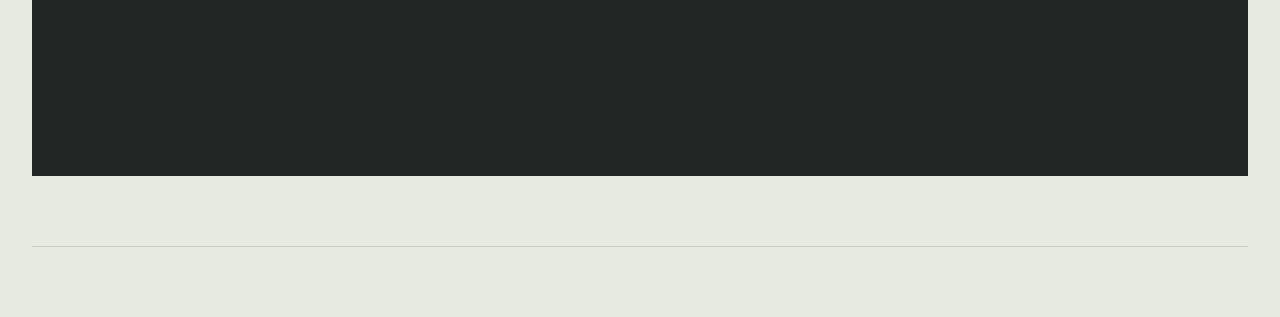
==== commit 208cd6ae: "Rename default score section" ====
--- a/index.html
+++ b/index.html
@@ -108,7 +108,7 @@
       <main class="app-content dashboard-content" id="dashboard" aria-label="주일 예배와 금요 예배 준비">
         <section class="score-viewer-section" id="score-viewer" aria-labelledby="scoreViewerTitle">
           <div class="score-section-heading">
-            <h2 id="scoreViewerTitle">악보</h2>
+            <h2 id="scoreViewerTitle">기본 악보</h2>
           </div>
 
           <section class="pdf-shell" aria-labelledby="currentSongTitle">
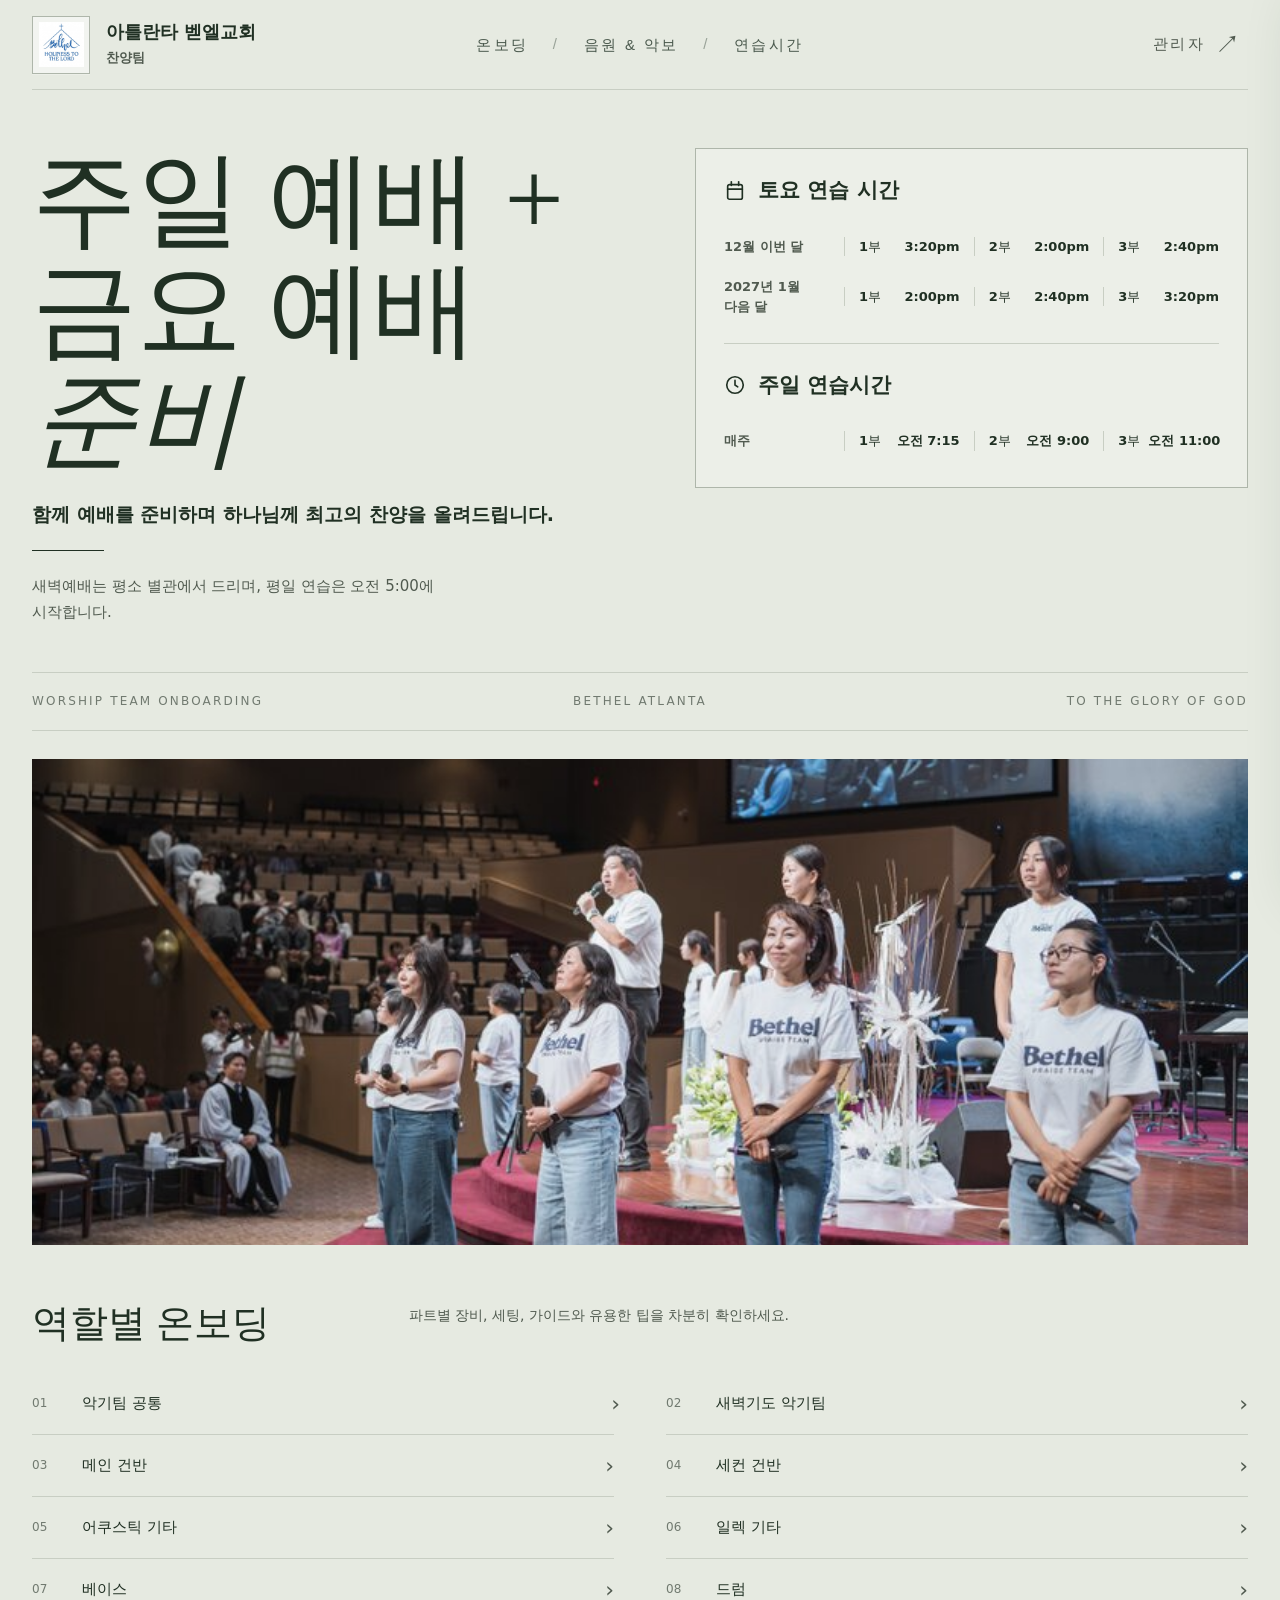
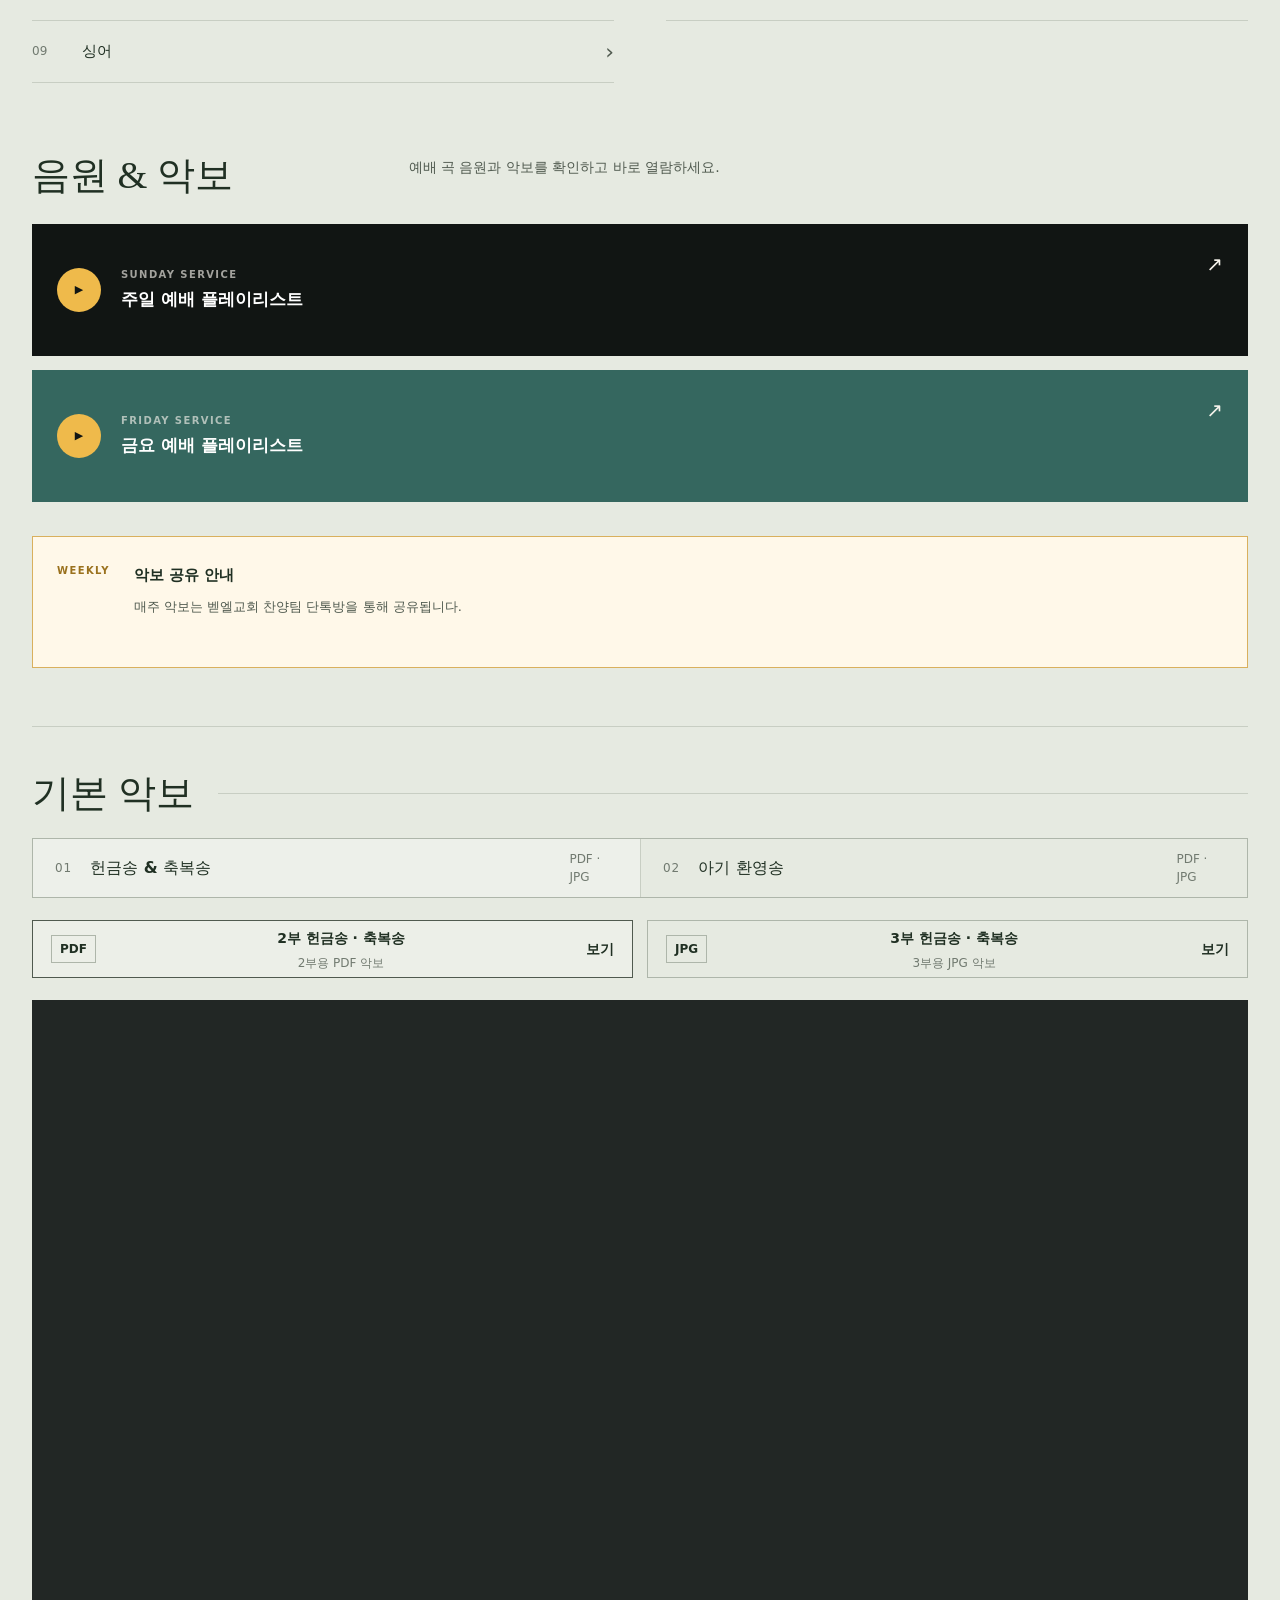
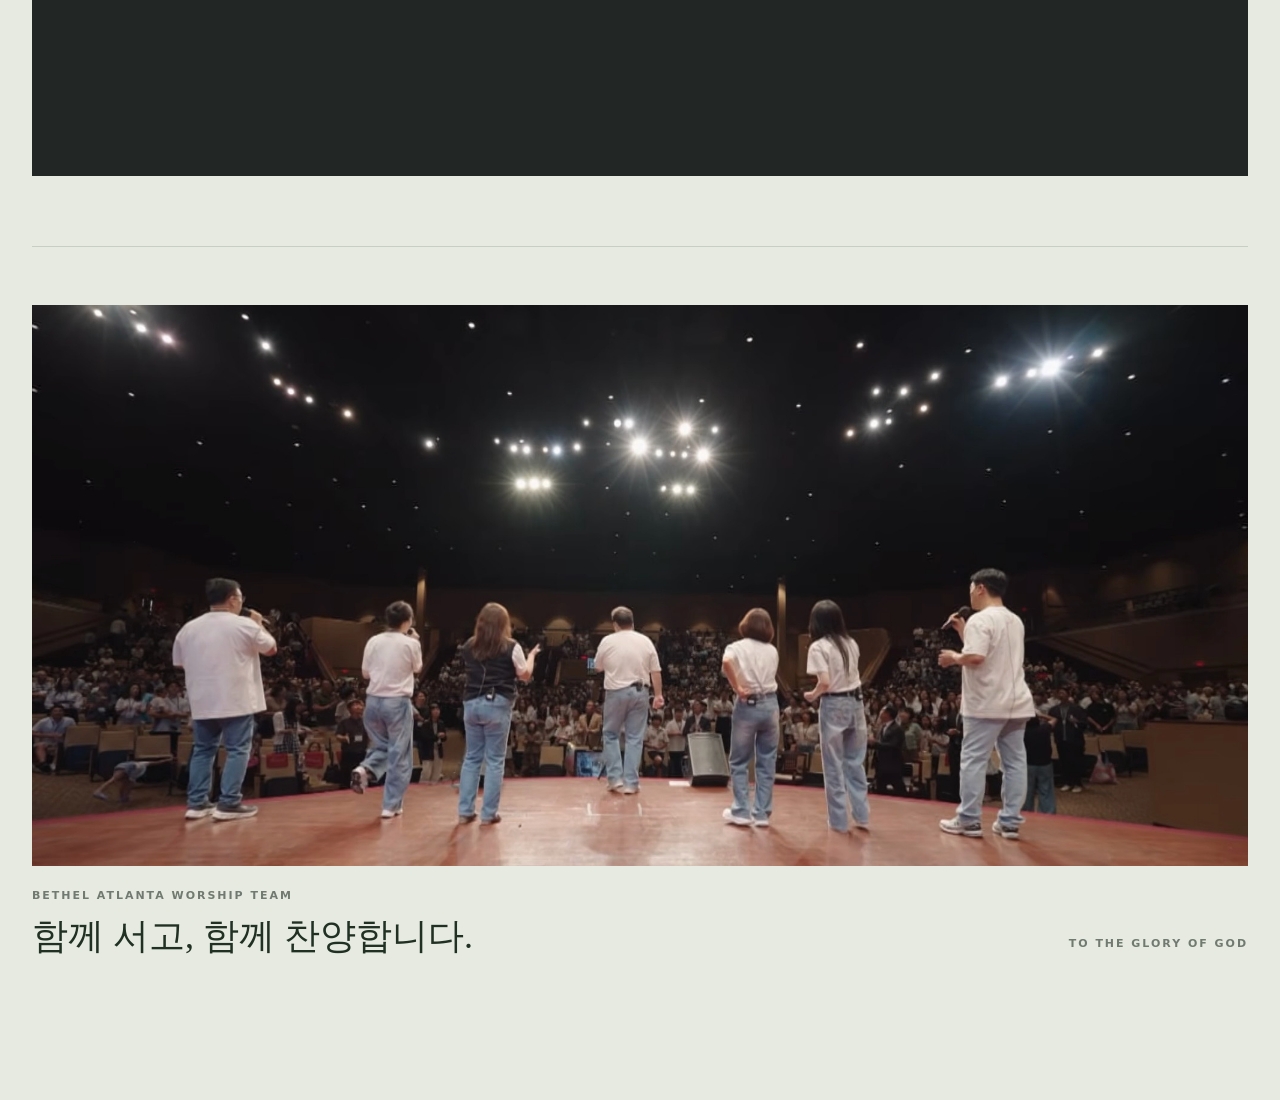
==== commit bfba31f9: "Add closing worship team photo" ====
--- a/index.html
+++ b/index.html
@@ -5,7 +5,7 @@
     <meta name="viewport" content="width=device-width, initial-scale=1">
     <title>아틀란타 벧엘교회 찬양팀</title>
     <link rel="icon" href="assets/bethel-logo.jpeg">
-    <link rel="stylesheet" href="styles.css?v=20260827-mobile-pdf-fit-v1">
+    <link rel="stylesheet" href="styles.css?v=20260831-closing-photo-v1">
   </head>
   <body class="app-body">
     <header class="vfc-header" aria-label="사이트 상단 메뉴">
@@ -150,6 +150,19 @@
           </section>
         </section>
       </main>
+
+      <section class="closing-photo-section" aria-labelledby="closingPhotoTitle">
+        <figure class="closing-photo">
+          <img src="assets/bethel-praise-team-congregation.jpg" alt="벧엘교회 찬양팀이 무대에서 회중과 함께 예배하는 모습" loading="lazy">
+          <figcaption>
+            <div class="closing-photo-copy">
+              <span>Bethel Atlanta Worship Team</span>
+              <h2 id="closingPhotoTitle">함께 서고, 함께 찬양합니다.</h2>
+            </div>
+            <p>To the glory of God</p>
+          </figcaption>
+        </figure>
+      </section>
     </div>
 
     <div class="drawer-backdrop" id="drawerBackdrop" hidden></div>
--- a/styles.css
+++ b/styles.css
@@ -704,6 +704,57 @@
   padding: 46px 0 70px;
 }
 
+.closing-photo-section {
+  padding: 58px 0 72px;
+}
+
+.closing-photo {
+  margin: 0;
+}
+
+.closing-photo img {
+  display: block;
+  width: 100%;
+  aspect-ratio: 2025 / 934;
+  object-fit: cover;
+  object-position: center 52%;
+  filter: saturate(0.88) contrast(0.98);
+}
+
+.closing-photo figcaption {
+  display: grid;
+  grid-template-columns: minmax(0, 1fr) auto;
+  align-items: end;
+  gap: 36px;
+  padding-top: 22px;
+}
+
+.closing-photo-copy {
+  display: grid;
+  gap: 10px;
+}
+
+.closing-photo-copy span,
+.closing-photo figcaption p {
+  color: var(--muted);
+  font-size: 11px;
+  font-weight: 620;
+  letter-spacing: 0.18em;
+  text-transform: uppercase;
+}
+
+.closing-photo-copy h2 {
+  font-family: Georgia, "Times New Roman", "Noto Serif KR", "AppleMyungjo", serif;
+  font-size: 36px;
+  font-weight: 500;
+  line-height: 1.2;
+}
+
+.closing-photo figcaption p {
+  padding-bottom: 6px;
+  white-space: nowrap;
+}
+
 .score-section-heading {
   display: grid;
   grid-template-columns: auto 1fr;
@@ -1053,24 +1104,73 @@
 
 #roleNav a {
   display: grid;
+  grid-template-columns: minmax(0, 1fr) auto;
+  align-items: center;
+  gap: 14px;
+  padding: 14px 12px;
+  border-bottom: 1px solid var(--rule);
+  transition: background 160ms ease, color 160ms ease;
+}
+
+#roleNav a:hover {
+  background: rgba(31, 49, 36, 0.07);
+}
+
+#roleNav a:focus-visible {
+  outline: 2px solid var(--ink);
+  outline-offset: -2px;
+}
+
+.role-nav-copy {
+  display: grid;
   gap: 3px;
-  padding: 15px 0;
-  border-bottom: 1px solid var(--rule);
-}
-
-#roleNav a span {
+}
+
+.role-nav-copy strong {
   color: var(--ink);
   font-size: 14px;
   font-weight: 620;
 }
 
-#roleNav a small {
+.role-nav-copy small {
   color: var(--muted);
   font-size: 12px;
 }
 
-#roleNav a.is-active span {
+.role-nav-action {
+  display: inline-flex;
+  align-items: center;
+  gap: 6px;
+  color: var(--muted);
+  font-size: 11px;
+  font-weight: 650;
+  letter-spacing: 0.08em;
+  white-space: nowrap;
+}
+
+.role-nav-action b {
+  color: var(--ink);
+  font-size: 16px;
+  font-weight: 500;
+  line-height: 1;
+  transition: transform 160ms ease;
+}
+
+#roleNav a:hover .role-nav-action b,
+#roleNav a:focus-visible .role-nav-action b {
+  transform: translateX(3px);
+}
+
+#roleNav a.is-active {
+  background: rgba(31, 49, 36, 0.1);
+}
+
+#roleNav a.is-active .role-nav-copy strong {
   font-weight: 800;
+}
+
+#roleNav a.is-active .role-nav-action {
+  color: var(--ink);
 }
 
 .role-content {
@@ -1367,6 +1467,30 @@
     padding: 38px 0;
   }
 
+  .closing-photo-section {
+    padding: 38px 0 52px;
+  }
+
+  .closing-photo img {
+    height: 310px;
+    aspect-ratio: auto;
+    object-position: center center;
+  }
+
+  .closing-photo figcaption {
+    grid-template-columns: 1fr;
+    gap: 15px;
+    padding-top: 18px;
+  }
+
+  .closing-photo-copy h2 {
+    font-size: 28px;
+  }
+
+  .closing-photo figcaption p {
+    padding-bottom: 0;
+  }
+
   .song-tab + .song-tab {
     border-top: 1px solid var(--rule);
     border-left: 0;
